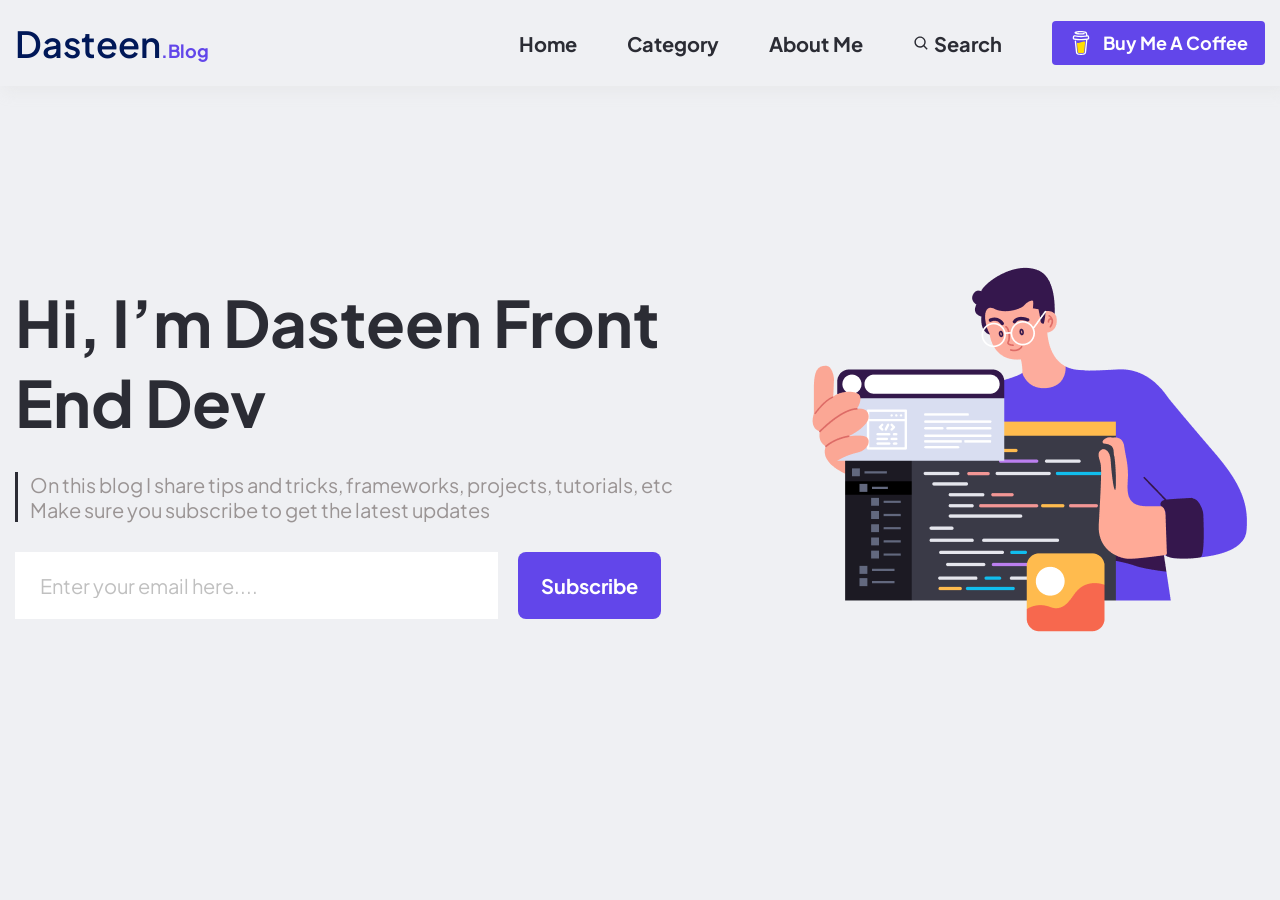
==== index.html @ 91799f29 "створила header,section" ====
<!DOCTYPE html>
<html lang="en">
<head>
    <meta charset="UTF-8">
    <title>Dasteen</title>
    <link rel="stylesheet" href="style.css">
    <link rel="stylesheet" href="reset.css">
</head>

<body>
<header>
    <div class="container">
    <div class="header-logo">
        <h2>Dasteen<span>.Blog</span></h2>
    </div>
    <div class="header-navigation">
        <nav>
            <ul>
                <li><a href="#">Home</a></li>
                <li><a href="#">Category</a></li>
                <li><a href="#">About Me</a></li>
                <li>
                    <svg xmlns="http://www.w3.org/2000/svg" width="17" height="17" viewBox="0 0 17 17" fill="none">
                        <path d="M7.08329 12.7501C8.34057 12.7498 9.56161 12.3289 10.552 11.5544L13.6658 14.6682L14.6674 13.6667L11.5536 10.5528C12.3285 9.56234 12.7497 8.34102 12.75 7.08341C12.75 3.95896 10.2077 1.41675 7.08329 1.41675C3.95883 1.41675 1.41663 3.95896 1.41663 7.08341C1.41663 10.2079 3.95883 12.7501 7.08329 12.7501ZM7.08329 2.83341C9.42717 2.83341 11.3333 4.73954 11.3333 7.08341C11.3333 9.42729 9.42717 11.3334 7.08329 11.3334C4.73942 11.3334 2.83329 9.42729 2.83329 7.08341C2.83329 4.73954 4.73942 2.83341 7.08329 2.83341Z" fill="#2B2C34"/>
                    </svg>
                    <a href="#">Search</a>
                </li>
            </ul>
        </nav>
        <button>
            <svg xmlns="http://www.w3.org/2000/svg" width="24" height="24" viewBox="0 0 24 24" fill="none">
                <path d="M20.2161 6.41496L20.0841 5.74896C19.9651 5.15096 19.6961 4.58596 19.0831 4.36996C18.8861 4.30096 18.6631 4.27196 18.5131 4.12896C18.3611 3.98596 18.3171 3.76296 18.2821 3.55696C18.2171 3.17896 18.1571 2.80096 18.0901 2.42396C18.0331 2.09896 17.9881 1.73396 17.8401 1.43696C17.6451 1.03696 17.2431 0.802961 16.8441 0.648961C16.6393 0.57239 16.4303 0.507617 16.2181 0.454961C15.2181 0.191961 14.1681 0.0949609 13.1411 0.0389609C11.9078 -0.0288453 10.6713 -0.00812547 9.44105 0.100961C8.52605 0.183961 7.56105 0.284961 6.69105 0.600961C6.37305 0.716961 6.04505 0.856961 5.80305 1.10196C5.50605 1.40396 5.41005 1.87196 5.62605 2.24796C5.78005 2.51496 6.04105 2.70396 6.31805 2.82796C6.67805 2.98996 7.05505 3.11196 7.44105 3.19396C8.51605 3.43196 9.63005 3.52496 10.7281 3.56396C11.9461 3.61396 13.1651 3.57396 14.3781 3.44596C14.6771 3.41296 14.9761 3.37296 15.2741 3.32696C15.6261 3.27296 15.8521 2.81396 15.7481 2.49296C15.6241 2.10996 15.2911 1.96196 14.9141 2.01996C14.4481 2.09396 13.9541 2.12796 13.5321 2.16596C12.3551 2.24596 11.1741 2.24796 9.99605 2.17196C9.60952 2.14638 9.22372 2.1107 8.83905 2.06496C8.75305 2.05496 8.65905 2.03996 8.58105 2.02896C8.33805 1.99296 8.09705 1.94896 7.85705 1.89896C7.74605 1.87196 7.74605 1.71396 7.85705 1.68696H7.86205C8.13905 1.62696 8.41905 1.57896 8.70005 1.53996H8.70205C8.83305 1.53096 8.96505 1.50796 9.09605 1.49196C10.234 1.37386 11.3787 1.33376 12.5221 1.37196C13.1961 1.39096 13.8691 1.43896 14.5391 1.51596L14.7671 1.54696C15.0341 1.58696 15.3001 1.63496 15.5651 1.69196C15.9571 1.77696 16.4601 1.80496 16.6351 2.23396C16.6901 2.37096 16.7151 2.52196 16.7461 2.66496L17.0651 4.14896C17.0718 4.18078 17.072 4.21365 17.0655 4.24553C17.059 4.27741 17.046 4.30761 17.0273 4.33425C17.0087 4.36089 16.9847 4.3834 16.957 4.40038C16.9292 4.41737 16.8983 4.42846 16.8661 4.43296H16.8631C16.8261 4.43896 16.7881 4.44296 16.7511 4.44796C15.1781 4.64865 13.5938 4.74719 12.0081 4.74296C10.4369 4.74134 8.86736 4.6398 7.30905 4.43896C7.16905 4.42196 7.01605 4.39696 6.89205 4.37896C6.56605 4.33096 6.24305 4.27096 5.91905 4.21796C5.52605 4.15296 5.15105 4.18596 4.79605 4.37896C4.50605 4.53896 4.26905 4.78296 4.12105 5.07996C3.96705 5.39596 3.92205 5.73996 3.85405 6.07996C3.78505 6.41996 3.67805 6.78696 3.71905 7.13596C3.80605 7.88896 4.33205 8.50096 5.08905 8.63796C8.83252 9.30602 12.6526 9.43265 16.4321 9.01396C16.5039 9.00579 16.5766 9.01384 16.6449 9.03751C16.7131 9.06118 16.7752 9.09987 16.8266 9.15073C16.8779 9.20159 16.9172 9.26333 16.9415 9.33138C16.9658 9.39944 16.9745 9.47208 16.9671 9.54396L16.8961 10.241L15.8781 20.148C15.8371 20.558 15.8311 20.98 15.7531 21.385C15.6311 22.022 15.2001 22.413 14.5711 22.556C13.9941 22.687 13.4061 22.756 12.8151 22.761C12.1591 22.765 11.5051 22.736 10.8491 22.739C10.1501 22.743 9.29305 22.679 8.75405 22.159C8.27905 21.701 8.21405 20.985 8.14905 20.366L7.41805 13.353L7.09605 10.259C7.05905 9.90796 6.81005 9.56396 6.41805 9.58096C6.08205 9.59596 5.70005 9.88096 5.74005 10.26L5.96805 12.445L6.91705 21.557C7.06405 22.901 8.09105 23.625 9.36305 23.829C10.1051 23.949 10.8661 23.973 11.6201 23.985C12.5861 24.001 13.5621 24.038 14.5121 23.863C15.9201 23.605 16.9771 22.665 17.1281 21.206C17.4681 17.874 17.8111 14.543 18.1521 11.211L18.3671 9.12396C18.3776 9.02047 18.4213 8.92315 18.4915 8.84641C18.5618 8.76968 18.6549 8.71762 18.7571 8.69796C19.1591 8.61996 19.5441 8.48596 19.8311 8.17996C20.2861 7.69196 20.3771 7.05696 20.2161 6.41496ZM18.7381 7.18696C18.5931 7.32396 18.3751 7.38796 18.1601 7.41996C15.7441 7.77896 13.2941 7.95996 10.8521 7.87996C9.10405 7.81996 7.37505 7.62596 5.64505 7.38196C5.47505 7.35796 5.29205 7.32696 5.17505 7.20196C4.95505 6.96596 5.06405 6.49196 5.12105 6.20696C5.17305 5.94696 5.27305 5.59796 5.58405 5.56096C6.06805 5.50396 6.63005 5.70896 7.11005 5.78096C7.68705 5.86896 8.26605 5.93996 8.84705 5.99296C11.3271 6.21896 13.8491 6.18296 16.3191 5.85296C16.7691 5.79296 17.2181 5.72296 17.6641 5.64296C18.0631 5.57096 18.5041 5.43696 18.7441 5.84896C18.9101 6.12996 18.9321 6.50596 18.9061 6.82296C18.8982 6.9614 18.8377 7.0916 18.7371 7.18696H18.7381Z" fill="#FFFFFE"/>
                <path d="M9.47012 11.8751C10.7391 11.8751 11.7171 11.4571 12.5791 11.0871C13.3481 10.7581 14.0131 10.4741 14.8391 10.4741C15.2901 10.4783 15.737 10.5588 16.1611 10.7121L15.2211 20.6621C15.1561 21.4421 14.5051 22.0421 13.7221 22.0421C13.7221 22.0421 12.3831 22.1071 11.9361 22.1071C11.5211 22.1071 10.2781 22.0421 10.2781 22.0421C9.49512 22.0421 8.84312 21.4421 8.77812 20.6621L7.90112 11.6581C8.41195 11.8008 8.93973 11.8738 9.47012 11.8751Z" fill="#FFDD00"/>
            </svg>
            buy Me a Coffee
        </button>
    </div>
    </div>
</header>

<section class="hero">
    <div class="container">
        <div class="hero-content">
            <h1>Hi, i’m Dasteen Front end dev</h1>
            <p>On this blog I share tips and tricks, frameworks, projects, tutorials, etc
                Make sure you subscribe to get the latest updates</p>
            <form>
                <input type="email" name="email" id="email" placeholder="Enter your email here....">
                <button class="hero-button">Subscribe</button>
            </form>
        </div>
        <div class="hero-image">
            <img src="img/learn-coding-1.png" alt="learn-coding">
        </div>
    </div>
</section>

</body>
</html>
---- style.css ----
header{
    width: 100%;
    height: 86px;
    background: #EFF0F3;
    box-shadow: 4px 6px 13px 0 rgba(215, 215, 215, 0.25);
    position: fixed;
    top: 0;
}

.container{
    width: 1250px;
    height: 100%;
    margin: 0 auto;
    display: flex;
    justify-content: space-between;
    align-items: center;
}

.header-logo h2{
    color: #001858;
    font-size: 36px;
    font-style: normal;
    font-weight: 600;
    line-height: normal;
}

.header-logo>h2>span{
    color:  #6246EA;
    font-size: 18px;
    font-style: normal;
    font-weight: 700;
    line-height: normal;
}

.header-navigation{
    display: flex;
    justify-content: center;
    align-items: center;
    gap: 50px;
}

.header-navigation nav>ul{
    display: flex;
    justify-content: center;
    align-items: center;
    gap: 50px;
    color:  #2B2C34;
    font-size: 20px;
    font-style: normal;
    font-weight: 700;
    line-height: normal;
    text-transform: capitalize;
}

.header-navigation button{
    display: flex;
    padding: 10px 17px;
    align-items: flex-start;
    gap: 10px;
    border-radius: 4px;
    background:  #6246EA;
    color: #FFFFFE;
    font-size: 18px;
    font-style: normal;
    font-weight: 700;
    line-height: normal;
    text-transform: capitalize;
}
/************************************/
.hero{
    height: 900px;
    background: #EFF0F3;
}

.hero-content{
    display: inline-flex;
    flex-direction: column;
    align-items: flex-start;
    gap: 30px;
}

.hero h1{
    color: #2B2C34;
    font-size: 64px;
    font-style: normal;
    font-weight: 700;
    line-height: normal;
    text-transform: capitalize;
}

.hero p{
    color:  #9A9494;
    font-size: 20px;
    font-style: normal;
    font-weight: 400;
    line-height: normal;
    padding-left: 12px;
    border-left: 3px solid #2B2C34;;
}

.hero form{
    display: flex;
    gap: 20px;
}

input[type=email]{
    display: flex;
    padding: 21px 200px 21px 25px;
    align-items: center;
    gap: 10px;
    font-size: 20px;
    font-style: normal;
    font-weight: 400;
    line-height: normal;
}

input[type=email]::placeholder{
    color: #C0C0C0;
}

.hero-button{
    display: flex;
    height: 67px;
    padding: 20px 23px 19px 23px;
    justify-content: center;
    align-items: center;
    gap: 10px;
    border-radius: 8px;
    background: #6246EA;
    color:  #FFFFFE;
    font-size: 20px;
    font-style: normal;
    font-weight: 700;
    line-height: normal;
    text-transform: capitalize;
}

.hero-image{
    margin-left: 116px;
}
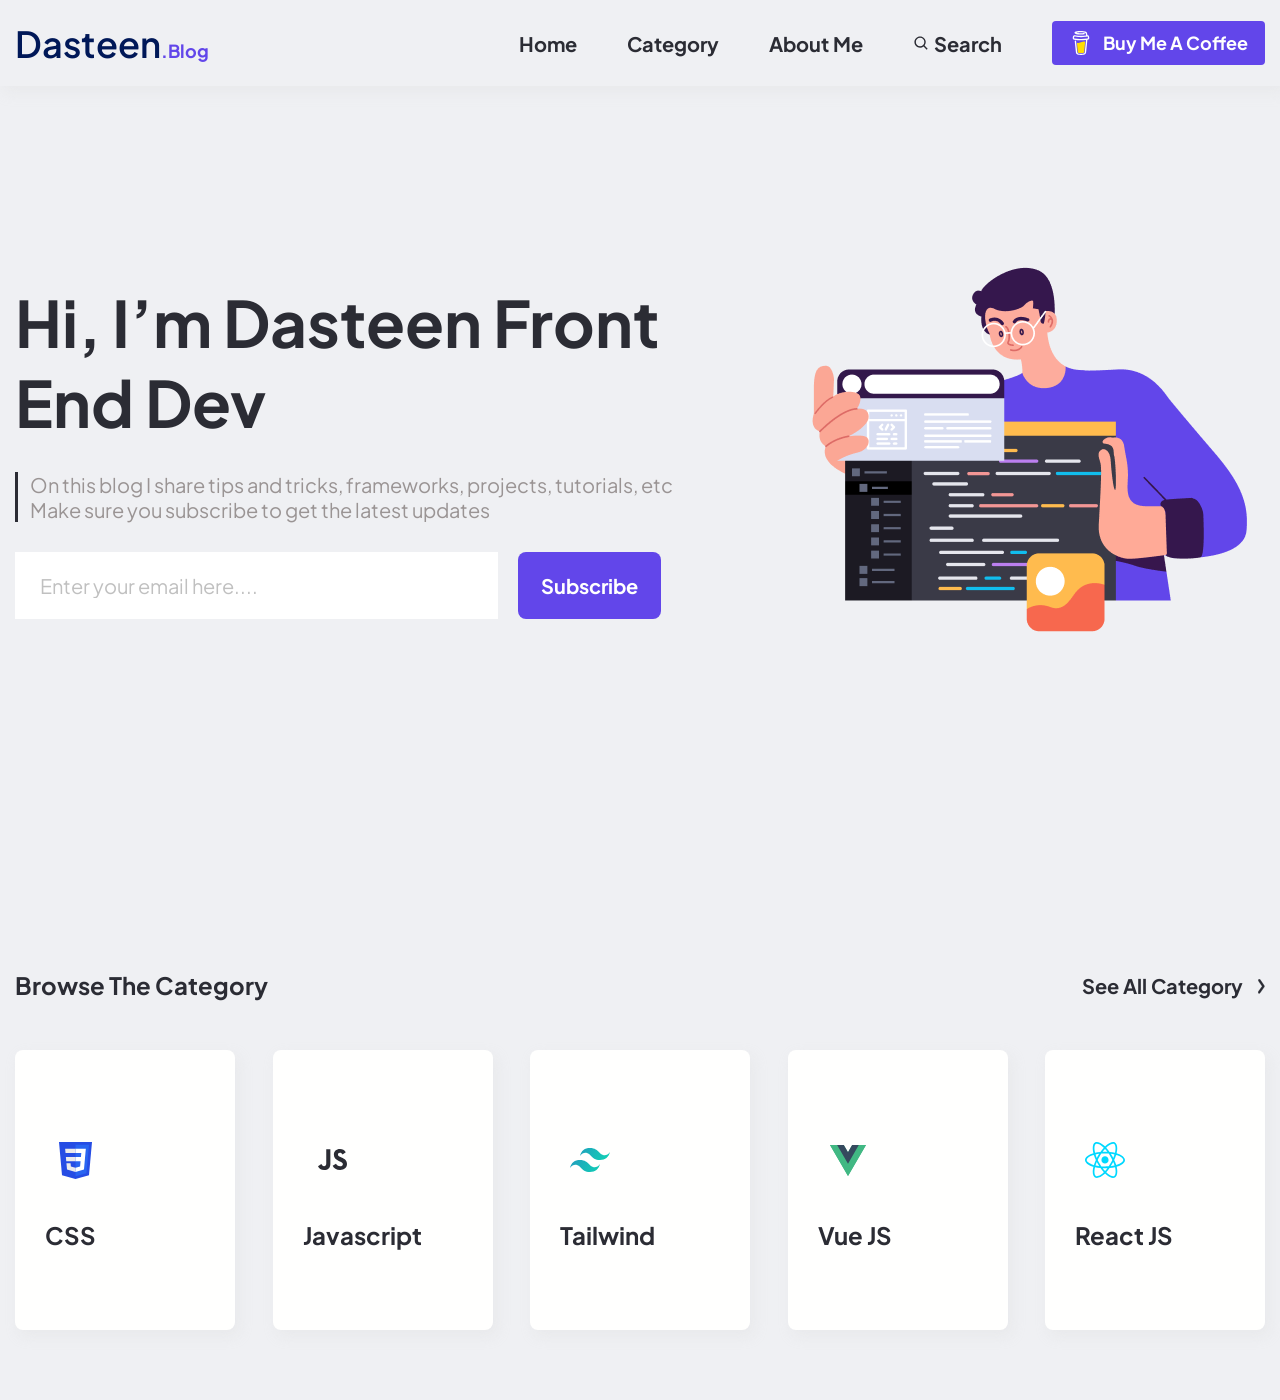
==== commit ad084c9a: "Section Browse the category" ====
--- a/index.html
+++ b/index.html
@@ -55,5 +55,85 @@
     </div>
 </section>
 
+<section class="Browse-the-category">
+    <div class="Browse-container">
+        <div class="Browse-category">
+            <h3>Browse the category</h3>
+            <div>
+                <a href="#">see all category</a>
+                <svg xmlns="http://www.w3.org/2000/svg" width="7" height="15" viewBox="0 0 7 15" fill="none">
+                    <path d="M1.42694 0.156494C1.56761 0.173496 1.70287 0.223983 1.82343 0.303955C1.94256 0.383035 2.04476 0.489022 2.12518 0.613525L6.22968 6.59888L6.28046 6.67798C6.39149 6.86777 6.45036 7.09115 6.45038 7.3186C6.45038 7.57849 6.3734 7.83303 6.22968 8.03833L6.2287 8.03931L1.97968 14.0256C1.88143 14.1648 1.75447 14.2775 1.60858 14.3518C1.46578 14.4244 1.30917 14.4567 1.15155 14.4475C0.910764 14.448 0.681764 14.3498 0.503113 14.176C0.402713 14.0783 0.320345 13.9597 0.260925 13.8274C0.201563 13.6952 0.166046 13.5508 0.15448 13.4036C0.142959 13.2563 0.156013 13.1078 0.193542 12.9661C0.231052 12.8244 0.291913 12.6915 0.374207 12.5754L0.375183 12.5745L4.12128 7.31177L0.508972 2.04028V2.03931C0.428175 1.92213 0.368065 1.78878 0.332214 1.64673C0.296233 1.50412 0.284677 1.35467 0.298035 1.20728C0.311406 1.06001 0.350176 0.91684 0.411316 0.7854C0.472519 0.653884 0.555496 0.535837 0.65741 0.439697C0.758778 0.336303 0.878471 0.256702 1.00995 0.207275C1.1437 0.15705 1.28613 0.139511 1.42694 0.156494Z" fill="#2B2C34" stroke="#2B2C34" stroke-width="0.3"/>
+                </svg>
+            </div>
+        </div>
+
+        <div class="Browse-category">
+            <div class="flex-card">
+                <div class="card">
+                    <svg xmlns="http://www.w3.org/2000/svg" width="33" height="37" viewBox="0 0 33 37" fill="none">
+                        <path d="M16.4798 37L3.00326 33.3013L0 0H33L29.9936 33.2962L16.4798 37Z" fill="#264DE4"/>
+                        <path d="M27.4198 31.1759L29.9889 2.72278H16.5V34.1688L27.4198 31.1759Z" fill="#2965F1"/>
+                        <path d="M6.88492 15.0739L7.25514 19.1581H16.5001V15.0739H6.88492ZM6.14087 6.80725L6.51639 10.8915H16.5001V6.80725H6.14087ZM16.5001 25.6812L16.482 25.6859L11.881 24.4577L11.5869 21.2003H7.43973L8.01847 27.6133L16.4811 29.9357L16.5001 29.9306V25.6812Z" fill="#EBEBEB"/>
+                        <path d="M26.0887 15.0739L26.8345 6.80725H16.4857V10.8915H22.307L21.9311 15.0739H16.4857V19.1581H21.5729L21.0933 24.4552L16.4856 25.6846V29.9338L24.9549 27.6133L25.017 26.9232L25.988 16.1706L26.0887 15.0739Z" fill="white"/>
+                    </svg>
+                </div>
+                <p>CSS</p>
+            </div>
+
+            <div class="flex-card">
+                <div class="card">
+                    <svg xmlns="http://www.w3.org/2000/svg" width="60" height="60" viewBox="0 0 60 60" fill="none">
+                        <rect width="60" height="60" rx="7.45763" fill="#FFFFFE"/>
+                        <path d="M15.0002 36.1433L18.3667 34.0646C19.0162 35.2395 19.607 36.2336 21.0243 36.2336C22.3827 36.2336 23.2394 35.6915 23.2394 33.5827V19.2413H27.3735V33.6423C27.3735 38.0109 24.8635 39.9995 21.2014 39.9995C17.8942 39.9995 15.9745 38.252 15 36.143L15.0002 36.1433ZM29.619 35.6913L32.9851 33.7029C33.8714 35.1794 35.0231 36.264 37.0605 36.264C38.7736 36.264 39.8659 35.3901 39.8659 34.1849C39.8659 32.7388 38.7437 32.2265 36.8538 31.3832L35.8204 30.9308C32.8377 29.6357 30.8592 28.0087 30.8592 24.574C30.8592 21.4104 33.2216 19 36.913 19C39.5413 19 41.4312 19.9341 42.7895 22.3745L39.5705 24.4837C38.8616 23.1882 38.0941 22.6761 36.9129 22.6761C35.702 22.6761 34.9342 23.4594 34.9342 24.4837C34.9342 25.749 35.702 26.2615 37.4738 27.0449L38.5073 27.4967C42.0215 29.0335 44 30.6 44 34.1248C44 37.9213 41.0765 40 37.149 40C33.3101 40 30.8295 38.1321 29.6188 35.6915" fill="#2B2C34"/>
+                    </svg>
+                </div>
+                <p>javascript</p>
+            </div>
+
+            <div class="flex-card">
+                <div class="card">
+                    <svg xmlns="http://www.w3.org/2000/svg" width="40" height="24" viewBox="0 0 40 24" fill="none">
+                        <path d="M20 0C14.6667 0 11.3333 2.65979 10 7.97922C12 5.31943 14.3333 4.32203 17 4.98701C18.5214 5.36634 19.6089 6.46738 20.8127 7.68592C22.7736 9.67122 25.043 11.9688 30 11.9688C35.3333 11.9688 38.6667 9.30904 40 3.98961C38 6.6494 35.6667 7.6468 33 6.98182C31.4786 6.60249 30.3911 5.50145 29.1873 4.28291C27.2264 2.29761 24.957 0 20 0ZM10 11.9688C4.66672 11.9688 1.33328 14.6286 0 19.9481C2 17.2883 4.33328 16.2909 7 16.9558C8.52141 17.3352 9.60891 18.4362 10.8127 19.6548C12.7736 21.6401 15.043 23.9377 20 23.9377C25.3333 23.9377 28.6667 21.2779 30 15.9584C28 18.6182 25.6667 19.6156 23 18.9506C21.4786 18.5713 20.3911 17.4703 19.1873 16.2517C17.2264 14.2664 14.957 11.9688 10 11.9688Z" fill="url(#paint0_linear_21586_295)"/>
+                        <defs>
+                            <linearGradient id="paint0_linear_21586_295" x1="-1.1112" y1="7.66005" x2="33.3904" y2="27.6049" gradientUnits="userSpaceOnUse">
+                                <stop stop-color="#2298BD"/>
+                                <stop offset="1" stop-color="#0ED7B5"/>
+                            </linearGradient>
+                        </defs>
+                    </svg>
+                </div>
+                <p>Tailwind</p>
+            </div>
+
+            <div class="flex-card">
+                <div class="card">
+                    <svg xmlns="http://www.w3.org/2000/svg" width="36" height="31" viewBox="0 0 36 31" fill="none">
+                        <path d="M28.8 0H36L18 30.9719L0 0H13.77L18 7.1819L22.14 0H28.8Z" fill="#41B883"/>
+                        <path d="M0 0L18 30.9719L36 0H28.8L18 18.5832L7.11 0H0Z" fill="#41B883"/>
+                        <path d="M7.11011 0L18.0001 18.6729L28.8001 0H22.1401L18.0001 7.1819L13.7701 0H7.11011Z" fill="#35495E"/>
+                    </svg>
+                </div>
+                <p>Vue JS</p>
+            </div>
+
+            <div class="flex-card">
+                <div class="card">
+                    <svg xmlns="http://www.w3.org/2000/svg" width="40" height="36" viewBox="0 0 40 36" fill="none">
+                        <g clip-path="url(#clip0_21586_360)">
+                            <path d="M32.888 11.6565C32.4623 11.5089 32.033 11.3722 31.6005 11.2465C31.6731 10.9465 31.74 10.6501 31.7994 10.3589C32.7741 5.57773 32.1369 1.72588 29.9605 0.457674C27.8737 -0.758116 24.4611 0.509621 21.0145 3.54073C20.6749 3.83999 20.3427 4.14788 20.0184 4.4641C19.8013 4.25382 19.5804 4.04763 19.3558 3.84562C15.7436 0.604674 12.123 -0.761274 9.94891 0.510568C7.86406 1.73015 7.24672 5.35115 8.12422 9.88241C8.21152 10.3312 8.31009 10.7776 8.41984 11.2214C7.90734 11.3685 7.41281 11.5251 6.93953 11.6919C2.70453 13.184 0 15.5223 0 17.9477C0 20.4527 2.90344 22.9653 7.31437 24.4888C7.67198 24.6118 8.03256 24.7258 8.39578 24.8306C8.27782 25.3085 8.17309 25.7897 8.08172 26.2735C7.24516 30.7261 7.89844 34.2615 9.97766 35.4734C12.1252 36.7248 15.7295 35.4386 19.2391 32.3384C19.5236 32.0863 19.802 31.8271 20.0737 31.561C20.4249 31.9035 20.7855 32.2359 21.155 32.558C24.5547 35.5141 27.9122 36.7078 29.9894 35.4926C32.1348 34.2375 32.8322 30.4395 31.9269 25.8187C31.8556 25.4567 31.7756 25.0965 31.687 24.7384C31.9402 24.6626 32.1886 24.5846 32.4308 24.5035C37.0164 22.9683 40 20.4862 40 17.9477C40 15.5134 37.2081 13.1594 32.888 11.6565ZM31.8934 22.8645C31.6747 22.9376 31.4503 23.0082 31.2216 23.0769C30.7153 21.4574 30.0322 19.7354 29.1961 17.956C29.9939 16.2192 30.6508 14.5191 31.1428 12.9102C31.552 13.0299 31.9491 13.156 32.3319 13.2891C36.0334 14.5769 38.2912 16.4807 38.2912 17.9477C38.2912 19.5102 35.8528 21.5387 31.8934 22.8645ZM30.2506 26.1541C30.6509 28.1973 30.708 30.0446 30.4428 31.4889C30.2047 32.7866 29.7256 33.6517 29.1331 33.9983C27.8727 34.7357 25.1769 33.7773 22.2695 31.249C21.9258 30.9496 21.5904 30.6405 21.2638 30.3222C22.3909 29.0766 23.5173 27.6285 24.6167 26.0202C26.5505 25.8468 28.3773 25.5633 30.0341 25.1763C30.1139 25.5004 30.1861 25.8265 30.2506 26.1541ZM13.6369 33.8709C12.4053 34.3103 11.4244 34.3229 10.8314 33.9775C9.56969 33.2422 9.04516 30.4034 9.76062 26.5956C9.84567 26.1456 9.94306 25.6981 10.0527 25.2536C11.6911 25.6199 13.5047 25.8833 15.443 26.0422C16.5498 27.6159 17.7087 29.0624 18.8767 30.329C18.6285 30.5717 18.3744 30.8082 18.1147 31.0383C16.5627 32.4091 15.0075 33.3817 13.6369 33.8709ZM7.86719 22.8549C5.91672 22.1812 4.30594 21.3056 3.20188 20.3502C2.20969 19.4917 1.70891 18.6393 1.70891 17.9477C1.70891 16.4758 3.88031 14.5984 7.50203 13.3225C7.94156 13.1677 8.40156 13.0217 8.87891 12.8846C9.37953 14.5299 10.0361 16.2501 10.8284 17.9897C10.0258 19.7549 9.35984 21.5027 8.85437 23.1674C8.52283 23.0714 8.19367 22.9672 7.86719 22.8549ZM9.80125 9.55067C9.04953 5.66852 9.54875 2.74004 10.8052 2.00504C12.1433 1.2222 15.1023 2.33836 18.2212 5.13688C18.4246 5.31979 18.6247 5.5064 18.8214 5.69662C17.6592 6.95773 16.5109 8.39346 15.4139 9.95789C13.5327 10.1341 11.7319 10.417 10.0763 10.7961C9.97425 10.3834 9.88255 9.96821 9.80125 9.55083V9.55067ZM27.0555 13.8561C26.6644 13.1736 26.2589 12.4996 25.8391 11.8346C27.1153 11.9977 28.3381 12.2142 29.4864 12.4788C29.1417 13.5955 28.712 14.7628 28.2063 15.9596C27.8366 15.2508 27.4529 14.5495 27.0555 13.8561ZM20.0192 6.93073C20.8073 7.79362 21.5967 8.75694 22.3731 9.8022C20.7981 9.72703 19.2205 9.72672 17.6455 9.80125C18.4227 8.76562 19.2188 7.80357 20.0192 6.93073ZM12.9378 13.868C12.5454 14.5558 12.1689 15.2527 11.8086 15.9582C11.3111 14.7656 10.8853 13.5929 10.5377 12.4605C11.6789 12.2025 12.8959 11.9916 14.1641 11.8315C13.7396 12.5005 13.3307 13.1794 12.9378 13.8678V13.868ZM14.2005 24.1867C12.8903 24.0389 11.655 23.8389 10.5141 23.5878C10.8672 22.4352 11.3023 21.2376 11.8106 20.0194C12.1723 20.7255 12.5504 21.4228 12.9445 22.1109C13.3498 22.8183 13.7695 23.5111 14.2005 24.1867ZM20.0664 29.0862C19.2564 28.2033 18.4486 27.2264 17.6597 26.1757C18.4256 26.206 19.2064 26.2215 20 26.2215C20.8153 26.2215 21.6213 26.203 22.4145 26.1674C21.6356 27.2369 20.8492 28.2153 20.0664 29.0862ZM28.2223 19.9572C28.757 21.1888 29.2077 22.3801 29.5655 23.513C28.4058 23.7805 27.1536 23.9958 25.8342 24.1558C26.257 23.4785 26.6664 22.7928 27.0622 22.099C27.4646 21.3939 27.8514 20.6798 28.2223 19.9572ZM25.582 21.2363C24.9761 22.2999 24.3361 23.3434 23.6631 24.365C22.444 24.4522 21.2222 24.4956 20 24.4949C18.7552 24.4949 17.5444 24.4558 16.3784 24.3794C15.6878 23.3601 15.0357 22.3148 14.4233 21.2458H14.4234C13.8139 20.1824 13.2446 19.096 12.7167 17.9889C13.2433 16.8816 13.8109 15.7946 14.4183 14.7304L14.4181 14.7306C15.0253 13.6661 15.6723 12.6253 16.3577 11.6104C17.5472 11.5195 18.767 11.4721 19.9998 11.4721H20C21.2384 11.4721 22.4598 11.5199 23.6491 11.6115C24.3275 12.6249 24.9704 13.6621 25.5764 14.7213C26.1858 15.7831 26.7609 16.8648 27.3008 17.9644C26.7665 19.0753 26.1932 20.1666 25.582 21.2363ZM29.107 1.95357C30.4464 2.7342 30.9673 5.88215 30.1258 10.0103C30.072 10.2737 30.0117 10.5419 29.9461 10.814C28.2864 10.4268 26.4844 10.139 24.5977 9.9601C23.4986 8.37846 22.3597 6.94052 21.2164 5.69567C21.516 5.40381 21.8228 5.11951 22.1364 4.84304C25.0895 2.24615 27.8495 1.22078 29.107 1.95357ZM20 14.3382C21.9727 14.3382 23.5719 15.9543 23.5719 17.9477C23.5719 19.9411 21.9727 21.5572 20 21.5572C18.0273 21.5572 16.4281 19.9411 16.4281 17.9477C16.4281 15.9543 18.0273 14.3382 20 14.3382Z" fill="#00D8FF"/>
+                        </g>
+                        <defs>
+                            <clipPath id="clip0_21586_360">
+                                <rect width="40" height="36" fill="white"/>
+                            </clipPath>
+                        </defs>
+                    </svg>
+                </div>
+                <p>React JS</p>
+            </div>
+        </div>
+    </div>
+</section>
+
 </body>
 </html>
--- a/style.css
+++ b/style.css
@@ -139,3 +139,76 @@
 .hero-image{
     margin-left: 116px;
 }
+
+/***********************************************/
+
+.Browse-the-category {
+    height: 500px;
+    background: #EFF0F3;
+    display: flex;
+    justify-content: center;
+    align-items: center;
+}
+.Browse-container{
+    width: 1250px;
+    margin: 0 auto;
+    display: flex;
+    flex-direction: column;
+    gap: 50px;
+}
+.Browse-category{
+    width: 100%;
+    display: flex;
+    align-items: center;
+    justify-content: space-between;
+}
+.Browse-category h3{
+    color:  #2B2C34;
+    font-size: 24px;
+    font-style: normal;
+    font-weight: 700;
+    line-height: normal;
+    text-transform: capitalize;
+}
+.Browse-category>div>a{
+    color:  #2B2C34;
+    font-size: 20px;
+    font-style: normal;
+    font-weight: 700;
+    line-height: normal;
+    text-transform: capitalize;
+    padding-right: 12px;
+}
+.flex-card{
+    width: 220px;
+    height: 280px;
+    border-radius: 8px;
+    /* For White Background */
+    box-shadow: 4px 6px 13px 0 rgba(215, 215, 215, 0.25);
+    background:  #FFFFFE;
+    display: flex;
+    flex-direction: column;
+    align-items: flex-start;
+    justify-content: center;
+    gap: 30px;
+    padding-left: 30px;
+    color: #2B2C34;
+    font-size: 24px;
+    font-style: normal;
+    font-weight: 700;
+    line-height: normal;
+    text-transform: capitalize;
+}
+.card{
+    width: 60px;
+    height: 60px;
+    border-radius: 7.458px;
+    background:  #FFFFFE;
+    display: flex;
+    justify-content: center;
+    align-items: center;
+}
+.flex-card:hover{
+    background:  #6246EA;
+    color:  #FFFFFE;
+}
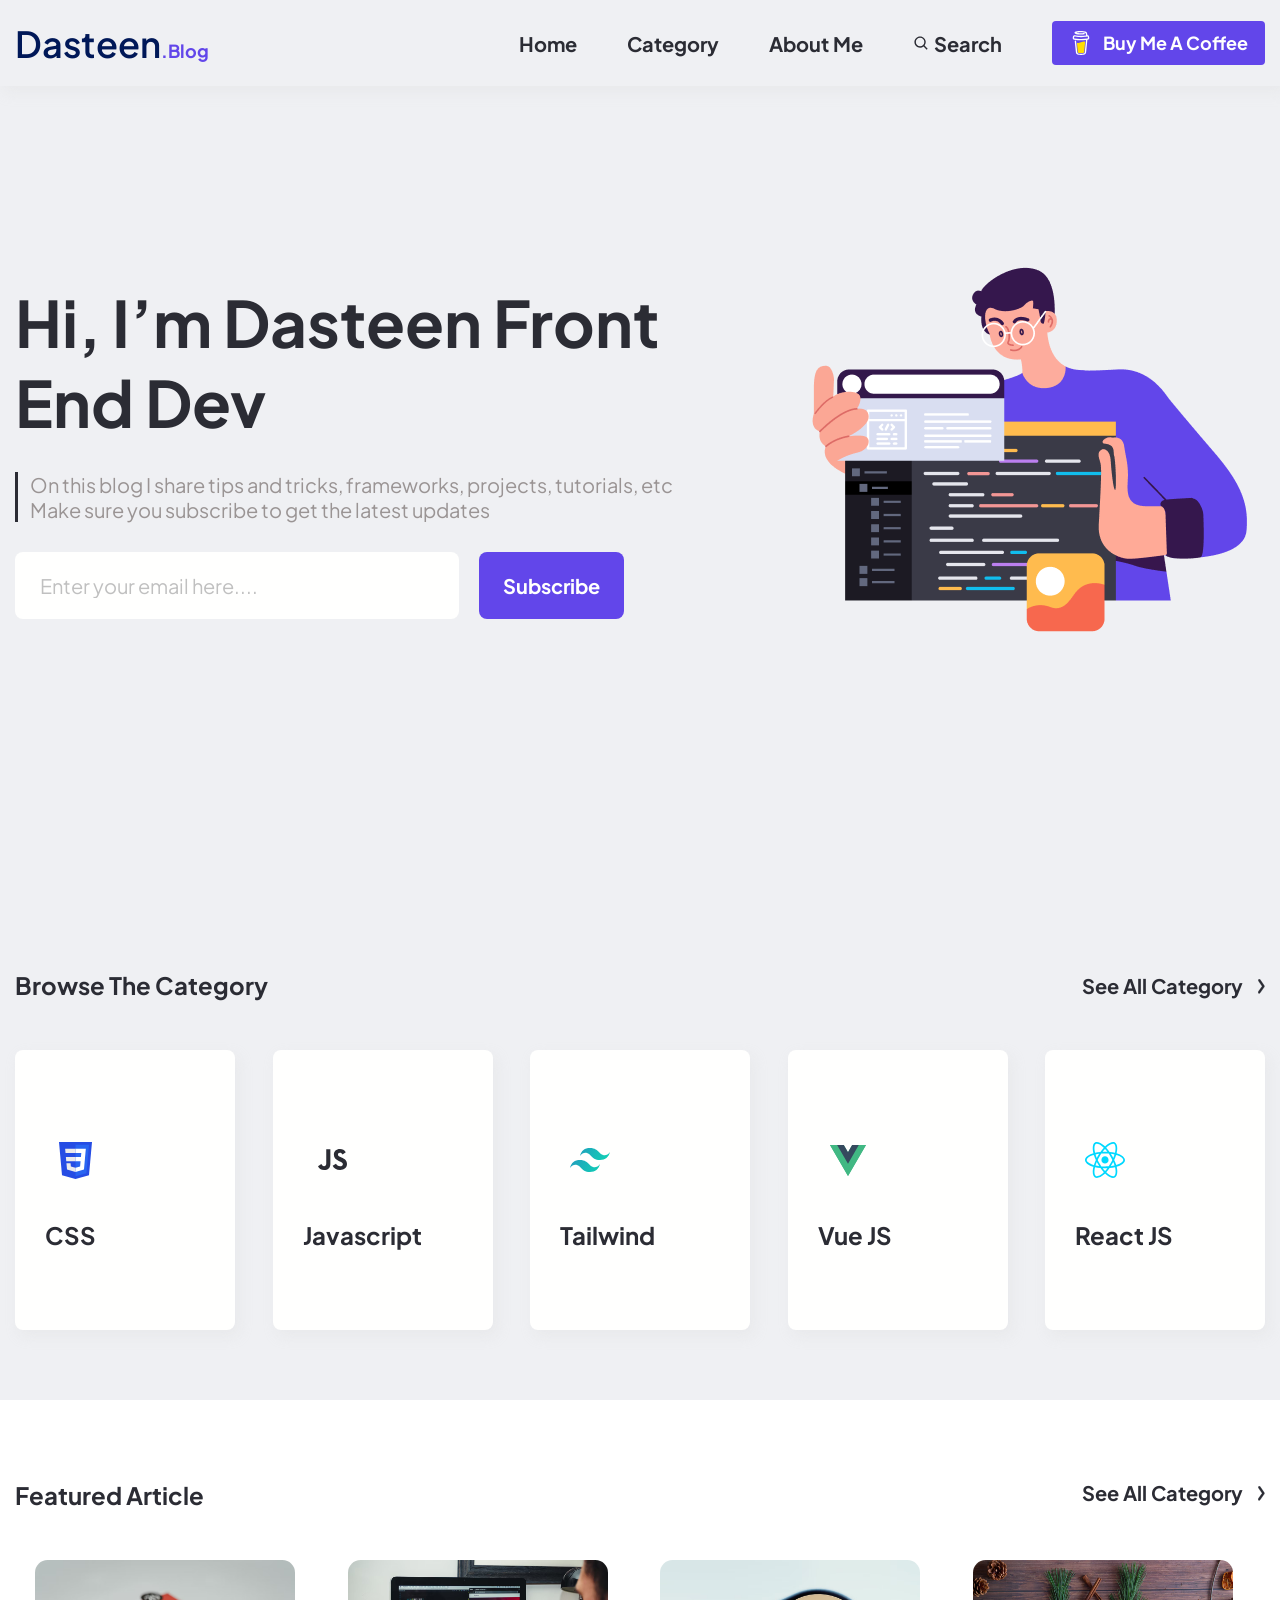
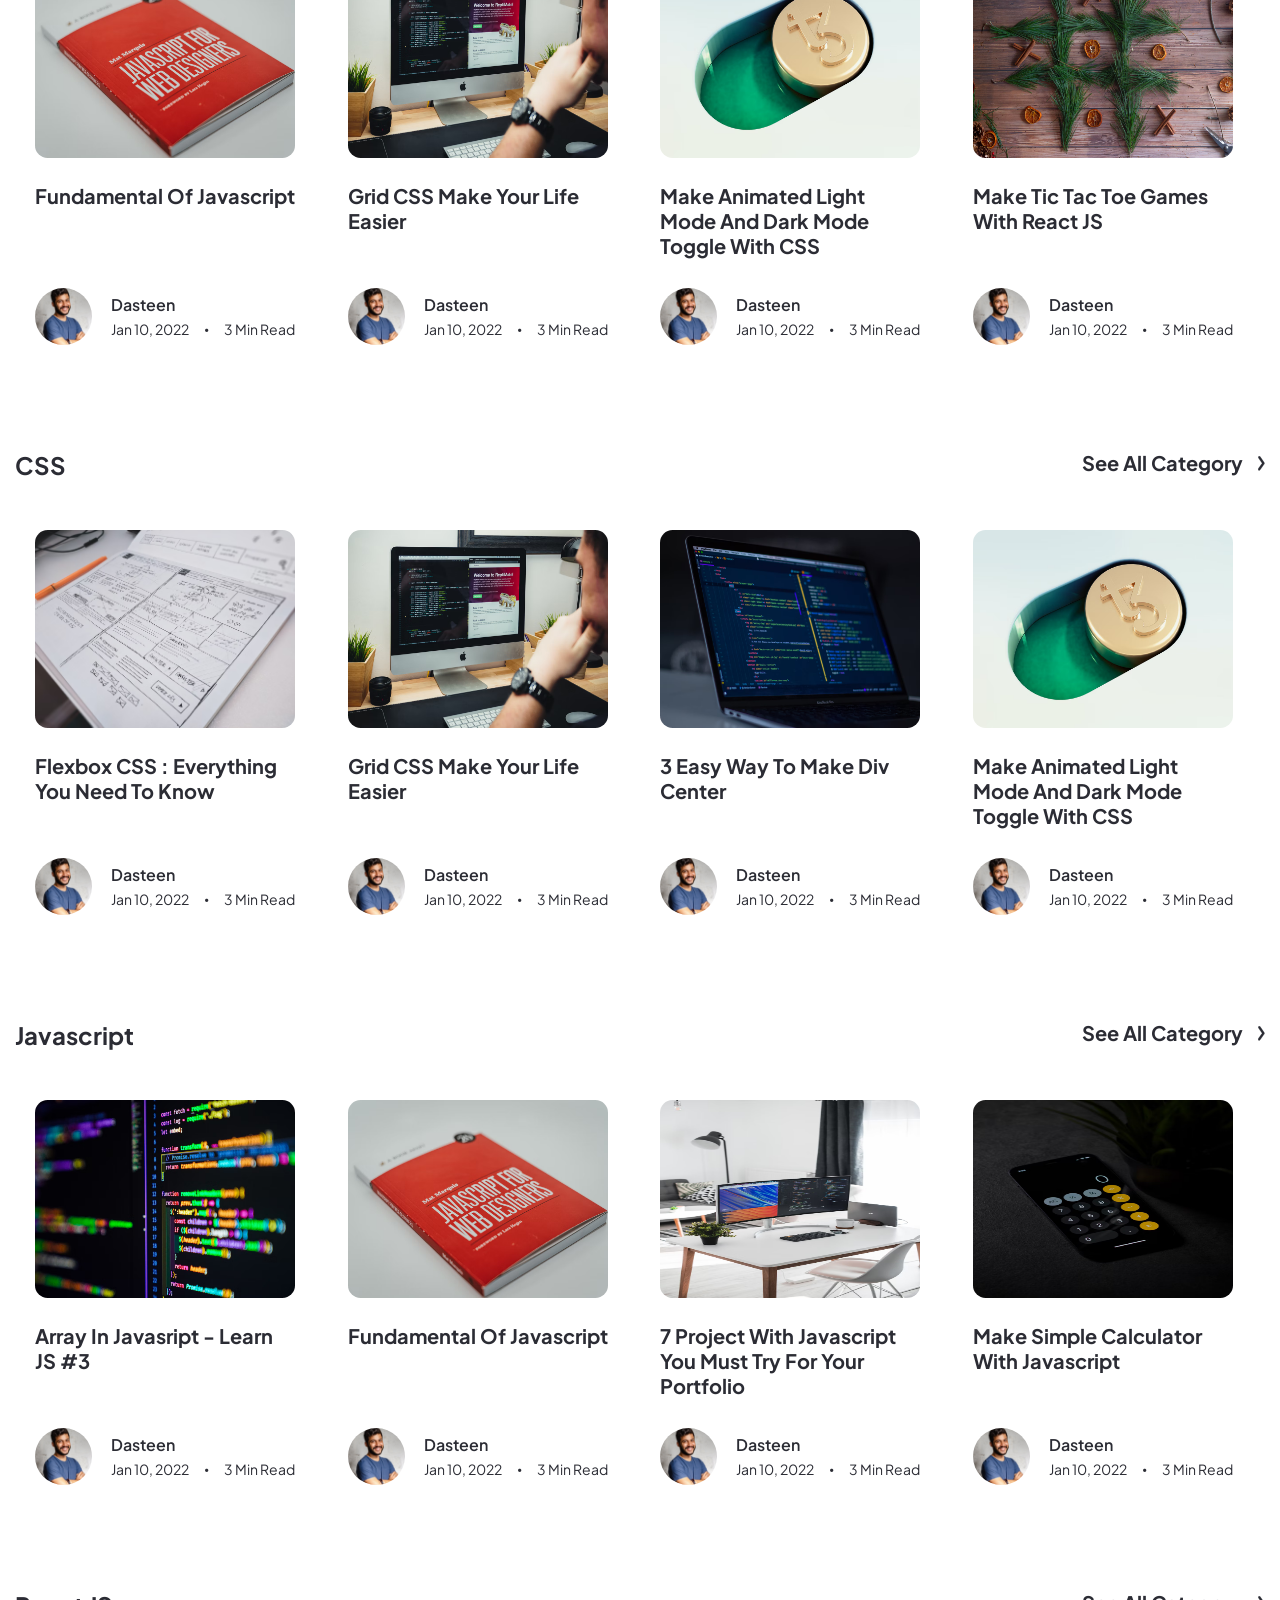
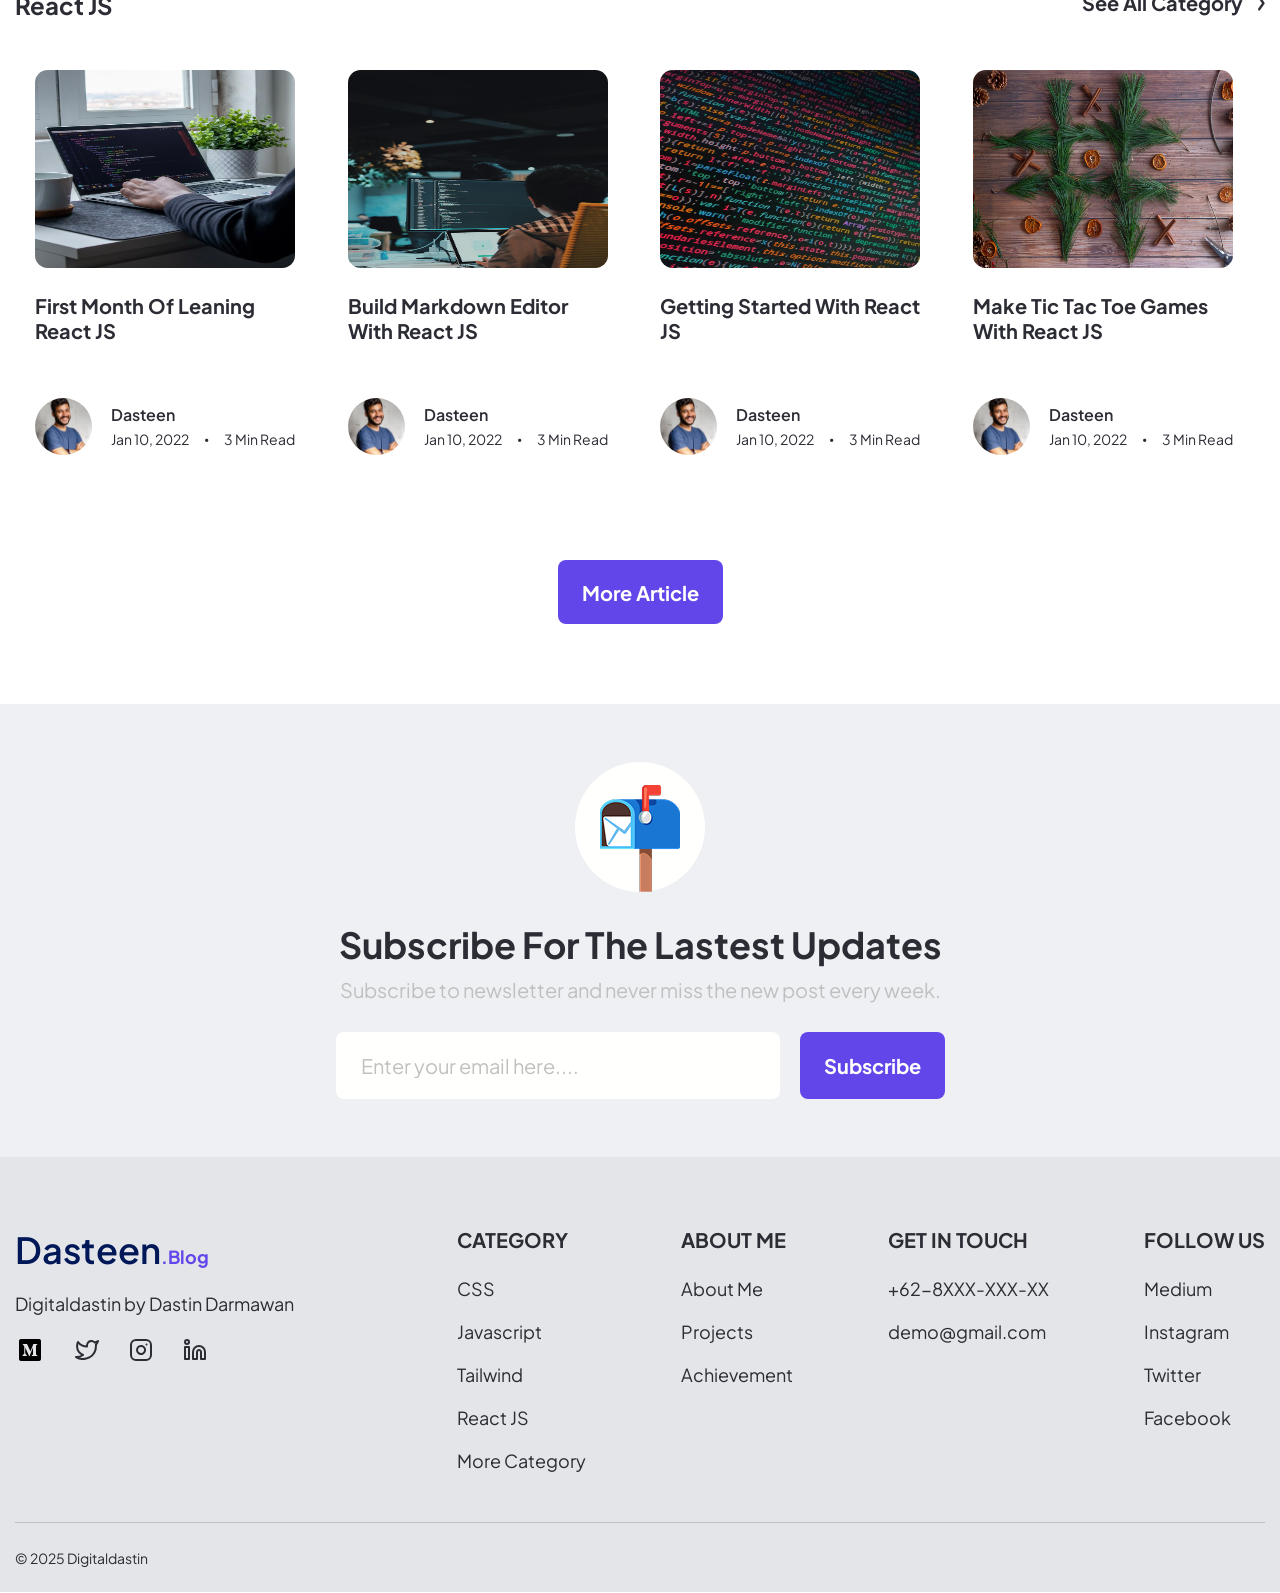
==== commit f0c9b5c4: "Update project structure" ====
--- a/index.html
+++ b/index.html
@@ -2,9 +2,13 @@
 <html lang="en">
 <head>
     <meta charset="UTF-8">
-    <title>Dasteen</title>
+    <title>Dasteen-Blog</title>
     <link rel="stylesheet" href="style.css">
     <link rel="stylesheet" href="reset.css">
+    <link rel="apple-touch-icon" sizes="180x180" href="../img/favicon_io/apple-touch-icon.png">
+    <link rel="icon" type="image/png" sizes="32x32" href="../img/favicon_io/favicon-32x32.png">
+    <link rel="icon" type="image/png" sizes="16x16" href="../img/favicon_io/favicon-16x16.png">
+    <link rel="manifest" href="../img/favicon_io/site.webmanifest">
 </head>
 
 <body>
@@ -44,13 +48,13 @@
             <h1>Hi, i’m Dasteen Front end dev</h1>
             <p>On this blog I share tips and tricks, frameworks, projects, tutorials, etc
                 Make sure you subscribe to get the latest updates</p>
-            <form>
-                <input type="email" name="email" id="email" placeholder="Enter your email here....">
-                <button class="hero-button">Subscribe</button>
+            <form class="button-form">
+                <input type="email" name="email" placeholder="Enter your email here....">
+                <button type="submit" class="registration-button">Subscribe</button>
             </form>
         </div>
         <div class="hero-image">
-            <img src="img/learn-coding-1.png" alt="learn-coding">
+            <img src="../img/learn-coding-1.png" alt="learn-coding">
         </div>
     </div>
 </section>
@@ -135,5 +139,491 @@
     </div>
 </section>
 
+<section class="article-post">
+    <div class="article-container">
+       <div class="article-categories">
+           <div class="category">
+               <h3>Featured Article</h3>
+               <div>
+                   <a href="#">see all category</a>
+                   <svg xmlns="http://www.w3.org/2000/svg" width="7" height="15" viewBox="0 0 7 15" fill="none">
+                       <path d="M1.42694 0.156494C1.56761 0.173496 1.70287 0.223983 1.82343 0.303955C1.94256 0.383035 2.04476 0.489022 2.12518 0.613525L6.22968 6.59888L6.28046 6.67798C6.39149 6.86777 6.45036 7.09115 6.45038 7.3186C6.45038 7.57849 6.3734 7.83303 6.22968 8.03833L6.2287 8.03931L1.97968 14.0256C1.88143 14.1648 1.75447 14.2775 1.60858 14.3518C1.46578 14.4244 1.30917 14.4567 1.15155 14.4475C0.910764 14.448 0.681764 14.3498 0.503113 14.176C0.402713 14.0783 0.320345 13.9597 0.260925 13.8274C0.201563 13.6952 0.166046 13.5508 0.15448 13.4036C0.142959 13.2563 0.156013 13.1078 0.193542 12.9661C0.231052 12.8244 0.291913 12.6915 0.374207 12.5754L0.375183 12.5745L4.12128 7.31177L0.508972 2.04028V2.03931C0.428175 1.92213 0.368065 1.78878 0.332214 1.64673C0.296233 1.50412 0.284677 1.35467 0.298035 1.20728C0.311406 1.06001 0.350176 0.91684 0.411316 0.7854C0.472519 0.653884 0.555496 0.535837 0.65741 0.439697C0.758778 0.336303 0.878471 0.256702 1.00995 0.207275C1.1437 0.15705 1.28613 0.139511 1.42694 0.156494Z" fill="#2B2C34" stroke="#2B2C34" stroke-width="0.3"/>
+                   </svg>
+               </div>
+           </div>
+           <div class="card-post">
+               <div class="article-post-card">
+                   <div class="article-card">
+                       <div class="img-article">
+                           <img class="img-card" src="../img/article-1.png" alt="JavaScript book">
+                           <h4>Fundamental of javascript</h4>
+                       </div>
+                       <div class="author-post">
+                           <img src="../img/Ellipse.svg" alt="Justin's photo">
+                           <div class="author">
+                               <h5>Dasteen</h5>
+                               <div class="author-meta">
+                                   <span>Jan 10, 2022</span>
+                                   <span> &#8226; </span>
+                                   <span> 3 min read</span>
+                               </div>
+                           </div>
+                       </div>
+                   </div>
+               </div>
+
+               <div class="article-post-card">
+                   <div class="article-card">
+                       <div class="img-article">
+                       <img class="img-card" src="../img/article-2.png" alt="JavaScript book">
+                       <h4>Grid CSS make your life easier</h4>
+                       </div>
+                       <div class="author-post">
+                           <img src="../img/Ellipse.svg" alt="Justin's photo">
+                           <div class="author">
+                               <h5>Dasteen</h5>
+                               <div class="author-meta">
+                                   <span>Jan 10, 2022</span>
+                                   <span> &#8226; </span>
+                                   <span> 3 min read</span>
+                               </div>
+                           </div>
+                       </div>
+                   </div>
+               </div>
+
+               <div class="article-post-card">
+                   <div class="article-card">
+                       <div class="img-article">
+                       <img class="img-card" src="../img/article-3.png" alt="JavaScript book">
+                       <h4>Make animated light mode and dark mode toggle with CSS</h4>
+                       </div>
+                       <div class="author-post">
+                           <img src="../img/Ellipse.svg" alt="Justin's photo">
+                           <div class="author">
+                               <h5>Dasteen</h5>
+                               <div class="author-meta">
+                                   <span>Jan 10, 2022</span>
+                                   <span> &#8226; </span>
+                                   <span> 3 min read</span>
+                               </div>
+                           </div>
+                       </div>
+                   </div>
+               </div>
+
+               <div class="article-post-card">
+                   <div class="article-card">
+                       <div class="img-article">
+                           <img class="img-card" src="../img/article-4.png" alt="JavaScript book">
+                           <h4>Make tic tac toe games with react JS</h4>
+                       </div>
+                       <div class="author-post">
+                           <img src="../img/Ellipse.svg" alt="Justin's photo">
+                           <div class="author">
+                               <h5>Dasteen</h5>
+                               <div class="author-meta">
+                                   <span>Jan 10, 2022</span>
+                                   <span> &#8226; </span>
+                                   <span> 3 min read</span>
+                               </div>
+                           </div>
+                       </div>
+                   </div>
+               </div>
+           </div>
+       </div>
+
+        <div class="article-categories">
+            <div class="category">
+                <h3>CSS</h3>
+                <div>
+                    <a href="#">see all category</a>
+                    <svg xmlns="http://www.w3.org/2000/svg" width="7" height="15" viewBox="0 0 7 15" fill="none">
+                        <path d="M1.42694 0.156494C1.56761 0.173496 1.70287 0.223983 1.82343 0.303955C1.94256 0.383035 2.04476 0.489022 2.12518 0.613525L6.22968 6.59888L6.28046 6.67798C6.39149 6.86777 6.45036 7.09115 6.45038 7.3186C6.45038 7.57849 6.3734 7.83303 6.22968 8.03833L6.2287 8.03931L1.97968 14.0256C1.88143 14.1648 1.75447 14.2775 1.60858 14.3518C1.46578 14.4244 1.30917 14.4567 1.15155 14.4475C0.910764 14.448 0.681764 14.3498 0.503113 14.176C0.402713 14.0783 0.320345 13.9597 0.260925 13.8274C0.201563 13.6952 0.166046 13.5508 0.15448 13.4036C0.142959 13.2563 0.156013 13.1078 0.193542 12.9661C0.231052 12.8244 0.291913 12.6915 0.374207 12.5754L0.375183 12.5745L4.12128 7.31177L0.508972 2.04028V2.03931C0.428175 1.92213 0.368065 1.78878 0.332214 1.64673C0.296233 1.50412 0.284677 1.35467 0.298035 1.20728C0.311406 1.06001 0.350176 0.91684 0.411316 0.7854C0.472519 0.653884 0.555496 0.535837 0.65741 0.439697C0.758778 0.336303 0.878471 0.256702 1.00995 0.207275C1.1437 0.15705 1.28613 0.139511 1.42694 0.156494Z" fill="#2B2C34" stroke="#2B2C34" stroke-width="0.3"/>
+                    </svg>
+                </div>
+            </div>
+            <div class="card-post">
+                <div class="article-post-card">
+                    <div class="article-card">
+                        <div class="img-article">
+                            <img class="img-card" src="../img/article-5.png" alt="JavaScript book">
+                            <h4>Flexbox CSS : Everything you need to know</h4>
+                        </div>
+                        <div class="author-post">
+                            <img src="../img/Ellipse.svg" alt="Justin's photo">
+                            <div class="author">
+                                <h5>Dasteen</h5>
+                                <div class="author-meta">
+                                    <span>Jan 10, 2022</span>
+                                    <span> &#8226; </span>
+                                    <span> 3 min read</span>
+                                </div>
+                            </div>
+                        </div>
+                    </div>
+                </div>
+                <div class="article-post-card">
+                    <div class="article-card">
+                        <div class="img-article">
+                            <img class="img-card" src="../img/article-2.png" alt="JavaScript book">
+                            <h4>Grid CSS make your life easier</h4>
+                        </div>
+                        <div class="author-post">
+                            <img src="../img/Ellipse.svg" alt="Justin's photo">
+                            <div class="author">
+                                <h5>Dasteen</h5>
+                                <div class="author-meta">
+                                    <span>Jan 10, 2022</span>
+                                    <span> &#8226; </span>
+                                    <span> 3 min read</span>
+                                </div>
+                            </div>
+                        </div>
+                    </div>
+                </div>
+                <div class="article-post-card">
+                    <div class="article-card">
+                        <div class="img-article">
+                            <img class="img-card" src="../img/article-6.png" alt="JavaScript book">
+                            <h4>3 easy way to make div center</h4>
+                        </div>
+                        <div class="author-post">
+                            <img src="../img/Ellipse.svg" alt="Justin's photo">
+                            <div class="author">
+                                <h5>Dasteen</h5>
+                                <div class="author-meta">
+                                    <span>Jan 10, 2022</span>
+                                    <span> &#8226; </span>
+                                    <span> 3 min read</span>
+                                </div>
+                            </div>
+                        </div>
+                    </div>
+                </div>
+                <div class="article-post-card">
+                    <div class="article-card">
+                        <div class="img-article">
+                            <img class="img-card" src="../img/article-3.png" alt="JavaScript book">
+                            <h4>Make animated light mode and dark mode toggle with CSS</h4>
+                        </div>
+                        <div class="author-post">
+                            <img src="../img/Ellipse.svg" alt="Justin's photo">
+                            <div class="author">
+                                <h5>Dasteen</h5>
+                                <div class="author-meta">
+                                    <span>Jan 10, 2022</span>
+                                    <span> &#8226; </span>
+                                    <span> 3 min read</span>
+                                </div>
+                            </div>
+                        </div>
+                    </div>
+                </div>
+            </div>
+        </div>
+
+        <div class="article-categories">
+            <div class="category">
+                <h3>javascript</h3>
+                <div>
+                    <a href="#">see all category</a>
+                    <svg xmlns="http://www.w3.org/2000/svg" width="7" height="15" viewBox="0 0 7 15" fill="none">
+                        <path d="M1.42694 0.156494C1.56761 0.173496 1.70287 0.223983 1.82343 0.303955C1.94256 0.383035 2.04476 0.489022 2.12518 0.613525L6.22968 6.59888L6.28046 6.67798C6.39149 6.86777 6.45036 7.09115 6.45038 7.3186C6.45038 7.57849 6.3734 7.83303 6.22968 8.03833L6.2287 8.03931L1.97968 14.0256C1.88143 14.1648 1.75447 14.2775 1.60858 14.3518C1.46578 14.4244 1.30917 14.4567 1.15155 14.4475C0.910764 14.448 0.681764 14.3498 0.503113 14.176C0.402713 14.0783 0.320345 13.9597 0.260925 13.8274C0.201563 13.6952 0.166046 13.5508 0.15448 13.4036C0.142959 13.2563 0.156013 13.1078 0.193542 12.9661C0.231052 12.8244 0.291913 12.6915 0.374207 12.5754L0.375183 12.5745L4.12128 7.31177L0.508972 2.04028V2.03931C0.428175 1.92213 0.368065 1.78878 0.332214 1.64673C0.296233 1.50412 0.284677 1.35467 0.298035 1.20728C0.311406 1.06001 0.350176 0.91684 0.411316 0.7854C0.472519 0.653884 0.555496 0.535837 0.65741 0.439697C0.758778 0.336303 0.878471 0.256702 1.00995 0.207275C1.1437 0.15705 1.28613 0.139511 1.42694 0.156494Z" fill="#2B2C34" stroke="#2B2C34" stroke-width="0.3"/>
+                    </svg>
+                </div>
+            </div>
+            <div class="card-post">
+                <div class="article-post-card">
+                    <div class="article-card">
+                        <div class="img-article">
+                            <img class="img-card" src="../img/article-7.png" alt="JavaScript book">
+                            <h4>array in javasript - Learn JS #3</h4>
+                        </div>
+                        <div class="author-post">
+                            <img src="../img/Ellipse.svg" alt="Justin's photo">
+                            <div class="author">
+                                <h5>Dasteen</h5>
+                                <div class="author-meta">
+                                    <span>Jan 10, 2022</span>
+                                    <span> &#8226; </span>
+                                    <span> 3 min read</span>
+                                </div>
+                            </div>
+                        </div>
+                    </div>
+                </div>
+
+                <div class="article-post-card">
+                    <div class="article-card">
+                        <div class="img-article">
+                            <img class="img-card" src="../img/article-1.png" alt="JavaScript book">
+                            <h4>Fundamental of javascript</h4>
+                        </div>
+                        <div class="author-post">
+                            <img src="../img/Ellipse.svg" alt="Justin's photo">
+                            <div class="author">
+                                <h5>Dasteen</h5>
+                                <div class="author-meta">
+                                    <span>Jan 10, 2022</span>
+                                    <span> &#8226; </span>
+                                    <span> 3 min read</span>
+                                </div>
+                            </div>
+                        </div>
+                    </div>
+                </div>
+
+                <div class="article-post-card">
+                    <div class="article-card">
+                        <div class="img-article">
+                            <img class="img-card" src="../img/article-8.png" alt="JavaScript book">
+                            <h4>7 project with javascript you must try for your portfolio</h4>
+                        </div>
+                        <div class="author-post">
+                            <img src="../img/Ellipse.svg" alt="Justin's photo">
+                            <div class="author">
+                                <h5>Dasteen</h5>
+                                <div class="author-meta">
+                                    <span>Jan 10, 2022</span>
+                                    <span> &#8226; </span>
+                                    <span> 3 min read</span>
+                                </div>
+                            </div>
+                        </div>
+                    </div>
+                </div>
+
+                <div class="article-post-card">
+                    <div class="article-card">
+                        <div class="img-article">
+                            <img class="img-card" src="../img/article-9.png" alt="JavaScript book">
+                            <h4>make simple calculator with javascript</h4>
+                        </div>
+                        <div class="author-post">
+                            <img src="../img/Ellipse.svg" alt="Justin's photo">
+                            <div class="author">
+                                <h5>Dasteen</h5>
+                                <div class="author-meta">
+                                    <span>Jan 10, 2022</span>
+                                    <span> &#8226; </span>
+                                    <span> 3 min read</span>
+                                </div>
+                            </div>
+                        </div>
+                    </div>
+                </div>
+            </div>
+        </div>
+
+        <div class="article-categories">
+            <div class="category">
+                <h3>React JS</h3>
+                <div>
+                    <a href="#">see all category</a>
+                    <svg xmlns="http://www.w3.org/2000/svg" width="7" height="15" viewBox="0 0 7 15" fill="none">
+                        <path d="M1.42694 0.156494C1.56761 0.173496 1.70287 0.223983 1.82343 0.303955C1.94256 0.383035 2.04476 0.489022 2.12518 0.613525L6.22968 6.59888L6.28046 6.67798C6.39149 6.86777 6.45036 7.09115 6.45038 7.3186C6.45038 7.57849 6.3734 7.83303 6.22968 8.03833L6.2287 8.03931L1.97968 14.0256C1.88143 14.1648 1.75447 14.2775 1.60858 14.3518C1.46578 14.4244 1.30917 14.4567 1.15155 14.4475C0.910764 14.448 0.681764 14.3498 0.503113 14.176C0.402713 14.0783 0.320345 13.9597 0.260925 13.8274C0.201563 13.6952 0.166046 13.5508 0.15448 13.4036C0.142959 13.2563 0.156013 13.1078 0.193542 12.9661C0.231052 12.8244 0.291913 12.6915 0.374207 12.5754L0.375183 12.5745L4.12128 7.31177L0.508972 2.04028V2.03931C0.428175 1.92213 0.368065 1.78878 0.332214 1.64673C0.296233 1.50412 0.284677 1.35467 0.298035 1.20728C0.311406 1.06001 0.350176 0.91684 0.411316 0.7854C0.472519 0.653884 0.555496 0.535837 0.65741 0.439697C0.758778 0.336303 0.878471 0.256702 1.00995 0.207275C1.1437 0.15705 1.28613 0.139511 1.42694 0.156494Z" fill="#2B2C34" stroke="#2B2C34" stroke-width="0.3"/>
+                    </svg>
+                </div>
+            </div>
+            <div class="card-post">
+                <div class="article-post-card">
+                    <div class="article-card">
+                        <div class="img-article">
+                            <img class="img-card" src="../img/article-10.png" alt="JavaScript book">
+                            <h4>first month of leaning react jS</h4>
+                        </div>
+                        <div class="author-post">
+                            <img src="../img/Ellipse.svg" alt="Justin's photo">
+                            <div class="author">
+                                <h5>Dasteen</h5>
+                                <div class="author-meta">
+                                    <span>Jan 10, 2022</span>
+                                    <span> &#8226; </span>
+                                    <span> 3 min read</span>
+                                </div>
+                            </div>
+                        </div>
+                    </div>
+                </div>
+
+                <div class="article-post-card">
+                    <div class="article-card">
+                        <div class="img-article">
+                            <img class="img-card" src="../img/article-11.png" alt="JavaScript book">
+                            <h4>build markdown editor with react JS</h4>
+                        </div>
+                        <div class="author-post">
+                            <img src="../img/Ellipse.svg" alt="Justin's photo">
+                            <div class="author">
+                                <h5>Dasteen</h5>
+                                <div class="author-meta">
+                                    <span>Jan 10, 2022</span>
+                                    <span> &#8226; </span>
+                                    <span> 3 min read</span>
+                                </div>
+                            </div>
+                        </div>
+                    </div>
+                </div>
+
+                <div class="article-post-card">
+                    <div class="article-card">
+                        <div class="img-article">
+                            <img class="img-card" src="../img/article-12.png" alt="JavaScript book">
+                            <h4>getting started with react JS</h4>
+                        </div>
+                        <div class="author-post">
+                            <img src="../img/Ellipse.svg" alt="Justin's photo">
+                            <div class="author">
+                                <h5>Dasteen</h5>
+                                <div class="author-meta">
+                                    <span>Jan 10, 2022</span>
+                                    <span> &#8226; </span>
+                                    <span> 3 min read</span>
+                                </div>
+                            </div>
+                        </div>
+                    </div>
+                </div>
+
+                <div class="article-post-card">
+                    <div class="article-card">
+                        <div class="img-article">
+                            <img class="img-card" src="../img/article-4.png" alt="JavaScript book">
+                            <h4>Make tic tac toe games with react JS</h4>
+                        </div>
+                        <div class="author-post">
+                            <img src="../img/Ellipse.svg" alt="Justin's photo">
+                            <div class="author">
+                                <h5>Dasteen</h5>
+                                <div class="author-meta">
+                                    <span>Jan 10, 2022</span>
+                                    <span> &#8226; </span>
+                                    <span> 3 min read</span>
+                                </div>
+                            </div>
+                        </div>
+                    </div>
+                </div>
+            </div>
+        </div>
+
+        <button class="article-button">More Article</button>
+    </div>
+</section>
+
+<section class="subscribe-section">
+        <div class="subscribe">
+            <div class="image-subscribe">
+                <img src="../img/image-subscribe.png" alt="">
+            </div>
+           <div class="subscribe-text">
+               <h2>Subscribe For the lastest updates</h2>
+               <p>Subscribe to newsletter and never miss the new post every week.</p>
+           </div>
+            <form class="button-form">
+                <input type="email" name="email"  placeholder="Enter your email here....">
+                <button type="submit" class="registration-button">Subscribe</button>
+            </form>
+        </div>
+</section>
+
+<footer>
+    <div class="container-footer">
+        <div class="footer-content">
+            <div class="about-website">
+                <div class="header-logo">
+                    <h2>Dasteen<span>.Blog</span></h2>
+                </div>
+                <p>Digitaldastin by Dastin Darmawan</p>
+                <div class="social-links">
+                    <img src="../img/Medium-monogram.png" alt="Medium-monogram">
+                    <svg xmlns="http://www.w3.org/2000/svg" width="24" height="20" viewBox="0 0 24 20" fill="none">
+                        <path d="M23 1.01006C22.0424 1.68553 20.9821 2.20217 19.86 2.54006C19.2577 1.84757 18.4573 1.35675 17.567 1.13398C16.6767 0.911216 15.7395 0.967251 14.8821 1.29451C14.0247 1.62177 13.2884 2.20446 12.773 2.96377C12.2575 3.72309 11.9877 4.62239 12 5.54006V6.54006C10.2426 6.58562 8.50127 6.19587 6.93101 5.4055C5.36074 4.61513 4.01032 3.44869 3 2.01006C3 2.01006 -1 11.0101 8 15.0101C5.94053 16.408 3.48716 17.109 1 17.0101C10 22.0101 21 17.0101 21 5.51006C20.9991 5.23151 20.9723 4.95365 20.92 4.68006C21.9406 3.67355 22.6608 2.40277 23 1.01006V1.01006Z" stroke="#2B2C34" stroke-width="2" stroke-linecap="round" stroke-linejoin="round"/>
+                    </svg>
+                    <svg xmlns="http://www.w3.org/2000/svg" width="24" height="24" viewBox="0 0 24 24" fill="none">
+                        <path d="M17 2H7C4.23858 2 2 4.23858 2 7V17C2 19.7614 4.23858 22 7 22H17C19.7614 22 22 19.7614 22 17V7C22 4.23858 19.7614 2 17 2Z" stroke="#2B2C34" stroke-width="2" stroke-linecap="round" stroke-linejoin="round"/>
+                        <path d="M16 11.3701C16.1234 12.2023 15.9812 13.0523 15.5937 13.7991C15.2062 14.5459 14.5931 15.1515 13.8416 15.5297C13.0901 15.908 12.2384 16.0397 11.4077 15.906C10.5771 15.7723 9.80971 15.3801 9.21479 14.7852C8.61987 14.1903 8.22768 13.4229 8.09402 12.5923C7.96035 11.7616 8.09202 10.91 8.47028 10.1584C8.84854 9.40691 9.45414 8.7938 10.2009 8.4063C10.9477 8.0188 11.7977 7.87665 12.63 8.00006C13.4789 8.12594 14.2648 8.52152 14.8716 9.12836C15.4785 9.73521 15.8741 10.5211 16 11.3701Z" stroke="#2B2C34" stroke-width="2" stroke-linecap="round" stroke-linejoin="round"/>
+                        <path d="M17.5 6.5H17.51" stroke="#2B2C34" stroke-width="2" stroke-linecap="round" stroke-linejoin="round"/>
+                    </svg>
+                    <svg xmlns="http://www.w3.org/2000/svg" width="24" height="24" viewBox="0 0 24 24" fill="none">
+                        <path d="M16 8C17.5913 8 19.1174 8.63214 20.2426 9.75736C21.3679 10.8826 22 12.4087 22 14V21H18V14C18 13.4696 17.7893 12.9609 17.4142 12.5858C17.0391 12.2107 16.5304 12 16 12C15.4696 12 14.9609 12.2107 14.5858 12.5858C14.2107 12.9609 14 13.4696 14 14V21H10V14C10 12.4087 10.6321 10.8826 11.7574 9.75736C12.8826 8.63214 14.4087 8 16 8V8Z" stroke="#2B2C34" stroke-width="2" stroke-linecap="round" stroke-linejoin="round"/>
+                        <path d="M6 9H2V21H6V9Z" stroke="#2B2C34" stroke-width="2" stroke-linecap="round" stroke-linejoin="round"/>
+                        <path d="M4 6C5.10457 6 6 5.10457 6 4C6 2.89543 5.10457 2 4 2C2.89543 2 2 2.89543 2 4C2 5.10457 2.89543 6 4 6Z" stroke="#2B2C34" stroke-width="2" stroke-linecap="round" stroke-linejoin="round"/>
+                    </svg>
+                </div>
+            </div>
+            <div class="footer-link">
+                <div class="col">
+                    <h5>Category</h5>
+                    <ul class="flex-column">
+                        <li class="nav-item ">
+                            <a href="#" >CSS</a>
+                        </li>
+                        <li class="nav-item">
+                            <a href="#" >Javascript</a>
+                        </li>
+                        <li class="nav-item">
+                            <a href="#" >Tailwind</a>
+                        </li>
+                        <li class="nav-item">
+                            <a href="#" >React JS</a>
+                        </li>
+                        <li class="nav-item">
+                            <a href="#">More Category</a>
+                        </li>
+                    </ul>
+                </div>
+                <div class="col">
+                    <h5>About Me</h5>
+                    <ul class="flex-column">
+                        <li class="nav-item">
+                            <a href="#">About Me</a>
+                        </li>
+                        <li class="nav-item mb-2">
+                            <a href="#">Projects</a>
+                        </li>
+                        <li class="nav-item mb-2">
+                            <a href="#">Achievement</a>
+                        </li>
+                    </ul>
+                </div>
+                <div class="col">
+                    <h5>Get in touch</h5>
+                    <ul class="flex-column">
+                        <li class="nav-item">
+                            <a href="#" >+62-8XXX-XXX-XX</a>
+                        </li>
+                        <li class="nav-item mb-2">
+                            <a href="#">demo@gmail.com</a>
+                        </li>
+                    </ul>
+                </div>
+                <div class="col">
+                    <h5>Follow Us</h5>
+                    <ul class="flex-column">
+                        <li class="nav-item ">
+                            <a href="#">Medium</a>
+                        </li>
+                        <li class="nav-item mb-2">
+                            <a href="#">Instagram</a>
+                        </li>
+                        <li class="nav-item mb-2">
+                            <a href="#">Twitter</a>
+                        </li>
+                        <li class="nav-item mb-2">
+                            <a href="#">Facebook</a>
+                        </li>
+                    </ul>
+                </div>
+            </div>
+        </div>
+        <div class="Digitaldastin">
+            <span>&#169; 2025 Digitaldastin</span>
+        </div>
+    </div>
+</footer>
 </body>
 </html>
--- a/style.css
+++ b/style.css
@@ -99,16 +99,16 @@
     border-left: 3px solid #2B2C34;;
 }
 
-.hero form{
+.button-form{
     display: flex;
     gap: 20px;
 }
 
 input[type=email]{
-    display: flex;
+    width: 444px;
+    border-radius: 8px;
+    background:  #FFFFFE;
     padding: 21px 200px 21px 25px;
-    align-items: center;
-    gap: 10px;
     font-size: 20px;
     font-style: normal;
     font-weight: 400;
@@ -117,15 +117,15 @@
 
 input[type=email]::placeholder{
     color: #C0C0C0;
-}
-
-.hero-button{
-    display: flex;
+
+}
+
+.registration-button{
+    display: flex;
+    width: 145px;
     height: 67px;
-    padding: 20px 23px 19px 23px;
-    justify-content: center;
-    align-items: center;
-    gap: 10px;
+    justify-content: center;
+    align-items: center;
     border-radius: 8px;
     background: #6246EA;
     color:  #FFFFFE;
@@ -212,3 +212,315 @@
     background:  #6246EA;
     color:  #FFFFFE;
 }
+
+/************************************************/
+.article-post{
+    /*height: 4792px;*/
+    display: flex;
+    justify-content: center;
+    align-items: center;
+}
+.article-container{
+    width: 1250px;
+    margin: 80px auto;
+    display: flex;
+    justify-content: center;
+    align-items: center;
+    flex-direction: column;
+    gap: 80px;
+}
+
+.article-categories{
+    width: 100%;
+    height: 490px;
+    display: flex;
+    flex-direction: column;
+    gap: 30px;
+}
+
+.category{
+    display: flex;
+    justify-content: space-between;
+}
+
+.category h3{
+    color:  #2B2C34;
+    font-size: 24px;
+    font-style: normal;
+    font-weight: 700;
+    line-height: normal;
+    text-transform: capitalize;
+}
+
+.category>div>a{
+    color:  #2B2C34;
+    font-size: 20px;
+    font-style: normal;
+    font-weight: 700;
+    line-height: normal;
+    text-transform: capitalize;
+    padding-right: 12px;
+}
+
+.card-post{
+    width:100%;
+    display: grid;
+    grid-template-columns: repeat(4, 1fr);
+}
+
+.article-post-card{
+    width: 300px;
+    height: 425px;
+    padding: 20px;
+    display: flex;
+    justify-content: center;
+    align-items: center;
+    flex-direction: column;
+}
+
+.article-post-card:hover{
+    border-radius: 12px;
+    background: #FFFFFE;
+    /* For White Background */
+    box-shadow: 4px 6px 13px 0 rgba(215, 215, 215, 0.25);
+}
+
+.article-card{
+    width: 260px;
+    height: 100%;
+    display: flex;
+    flex-direction: column;
+    justify-content: space-between;
+    align-items: flex-start;
+}
+.img-article{
+    display: flex;
+    align-items: center;
+    justify-content: center;
+    flex-direction: column;
+    gap: 25px;
+}
+.img-article h4{
+    color:  #2B2C34;
+    font-size: 20px;
+    font-style: normal;
+    font-weight: 700;
+    line-height: normal;
+    text-transform: capitalize;
+}
+.img-card{
+    width: 260px;
+    height: 198px;
+    border-radius: 12.599px;
+    background:  lightgray 50% / cover no-repeat;
+}
+
+.author-post{
+    width: 100%;
+    display: flex;
+    justify-content: space-between;
+    align-items: center;
+}
+
+.author{
+    display: flex;
+    flex-direction: column;
+    align-items: flex-start;
+    gap: 4px;
+}
+.author h5{
+    color: #2B2C34;
+    font-size: 16px;
+    font-style: normal;
+    font-weight: 600;
+    line-height: normal;
+}
+
+.author-meta{
+    height: 21px;
+    width: 184px;
+    display: flex;
+    align-items: center;
+    justify-content: space-between;
+}
+.author-meta span{
+    color:  #2B2C34;
+    font-size: 14px;
+    font-style: normal;
+    font-weight: 400;
+    line-height: normal;
+    text-transform: capitalize;
+    text-align: center;
+}
+
+.author-meta :nth-child(2){
+    font-size: 10px;
+}
+
+.article-button{
+    width: 165px;
+    height: 64px;
+    display: flex;
+    justify-content: center;
+    align-items: center;
+    border-radius: 8px;
+    background:  #6246EA;
+    color: #FFFFFE;
+    font-size: 20px;
+    font-style: normal;
+    font-weight: 700;
+    line-height: normal;
+    text-transform: capitalize;
+}
+
+/********************************************/
+
+.subscribe-section{
+    height: 453px;
+    background:  #EFF0F3;
+    display: flex;
+    justify-content: center;
+    align-items: center;
+}
+
+.subscribe{
+    display: flex;
+    justify-content: space-between;
+    align-items: center;
+    flex-direction: column;
+    gap: 30px;
+}
+
+.image-subscribe{
+    width: 130px;
+    height: 130px;
+    background-color: #FFFFFE;
+    border-radius: 50%;
+    display: flex;
+    justify-content: center;
+    align-items: flex-end;
+}
+
+.subscribe-text{
+    display: flex;
+    flex-direction: column;
+    justify-content: center;
+    align-items: center;
+    gap: 10px;
+}
+
+.subscribe-text h2{
+    color:  #2B2C34;
+    font-size: 36px;
+    font-style: normal;
+    font-weight: 700;
+    line-height: normal;
+    text-transform: capitalize;
+}
+
+.subscribe-text p{
+    color:  #C0C0C0;
+    text-align: center;
+    font-size: 20px;
+    font-style: normal;
+    font-weight: 400;
+    line-height: normal;
+}
+
+/**************************************/
+footer{
+    padding-top: 70px;
+    background:  #E4E5E9;
+    display: flex;
+    justify-content: center;
+    align-items: center;
+}
+
+.container-footer{
+    width: 1250px;
+    margin: 0 auto;
+    display: flex;
+    flex-direction: column;
+}
+
+.footer-content{
+    display: flex;
+    justify-content: space-between;
+    align-items: flex-start;
+}
+
+.about-website{
+    display: flex;
+    flex-direction: column;
+    align-items: flex-start;
+    gap: 20px;
+}
+
+.about-website p{
+    color:  #2B2C34;
+    font-size: 18px;
+    font-style: normal;
+    font-weight: 400;
+    line-height: normal;
+}
+
+.social-links{
+    height: 30px;
+    display: flex;
+    justify-content: center;
+    align-items: center;
+    gap: 30px;
+}
+
+.footer-link{
+    display: flex;
+    align-items: flex-start;
+    justify-content: center;
+    gap: 95px;
+}
+
+.Digitaldastin span{
+    color: #2B2C34;
+    font-size: 14px;
+    font-style: normal;
+    font-weight: 400;
+    line-height: normal;
+    padding: 26px 0;
+}
+.Digitaldastin{
+    margin-top: 50px;
+    display: flex;
+    justify-content: flex-start;
+    align-items: center;
+    height: 70px;
+    border-top: 1px solid #C0C0C0;
+}
+
+.col{
+    display: flex;
+    gap: 25px;
+    flex-direction: column;
+}
+
+.flex-column{
+    display: flex;
+    gap: 20px;
+    flex-direction: column;
+}
+
+.col h5{
+    color:  #2B2C34;
+    font-size: 20px;
+    font-style: normal;
+    font-weight: 700;
+    line-height: normal;
+    text-transform: uppercase;
+}
+
+.nav-item a{
+    color:  #2B2C34;
+    font-size: 18px;
+    font-style: normal;
+    font-weight: 400;
+    line-height: normal;
+}
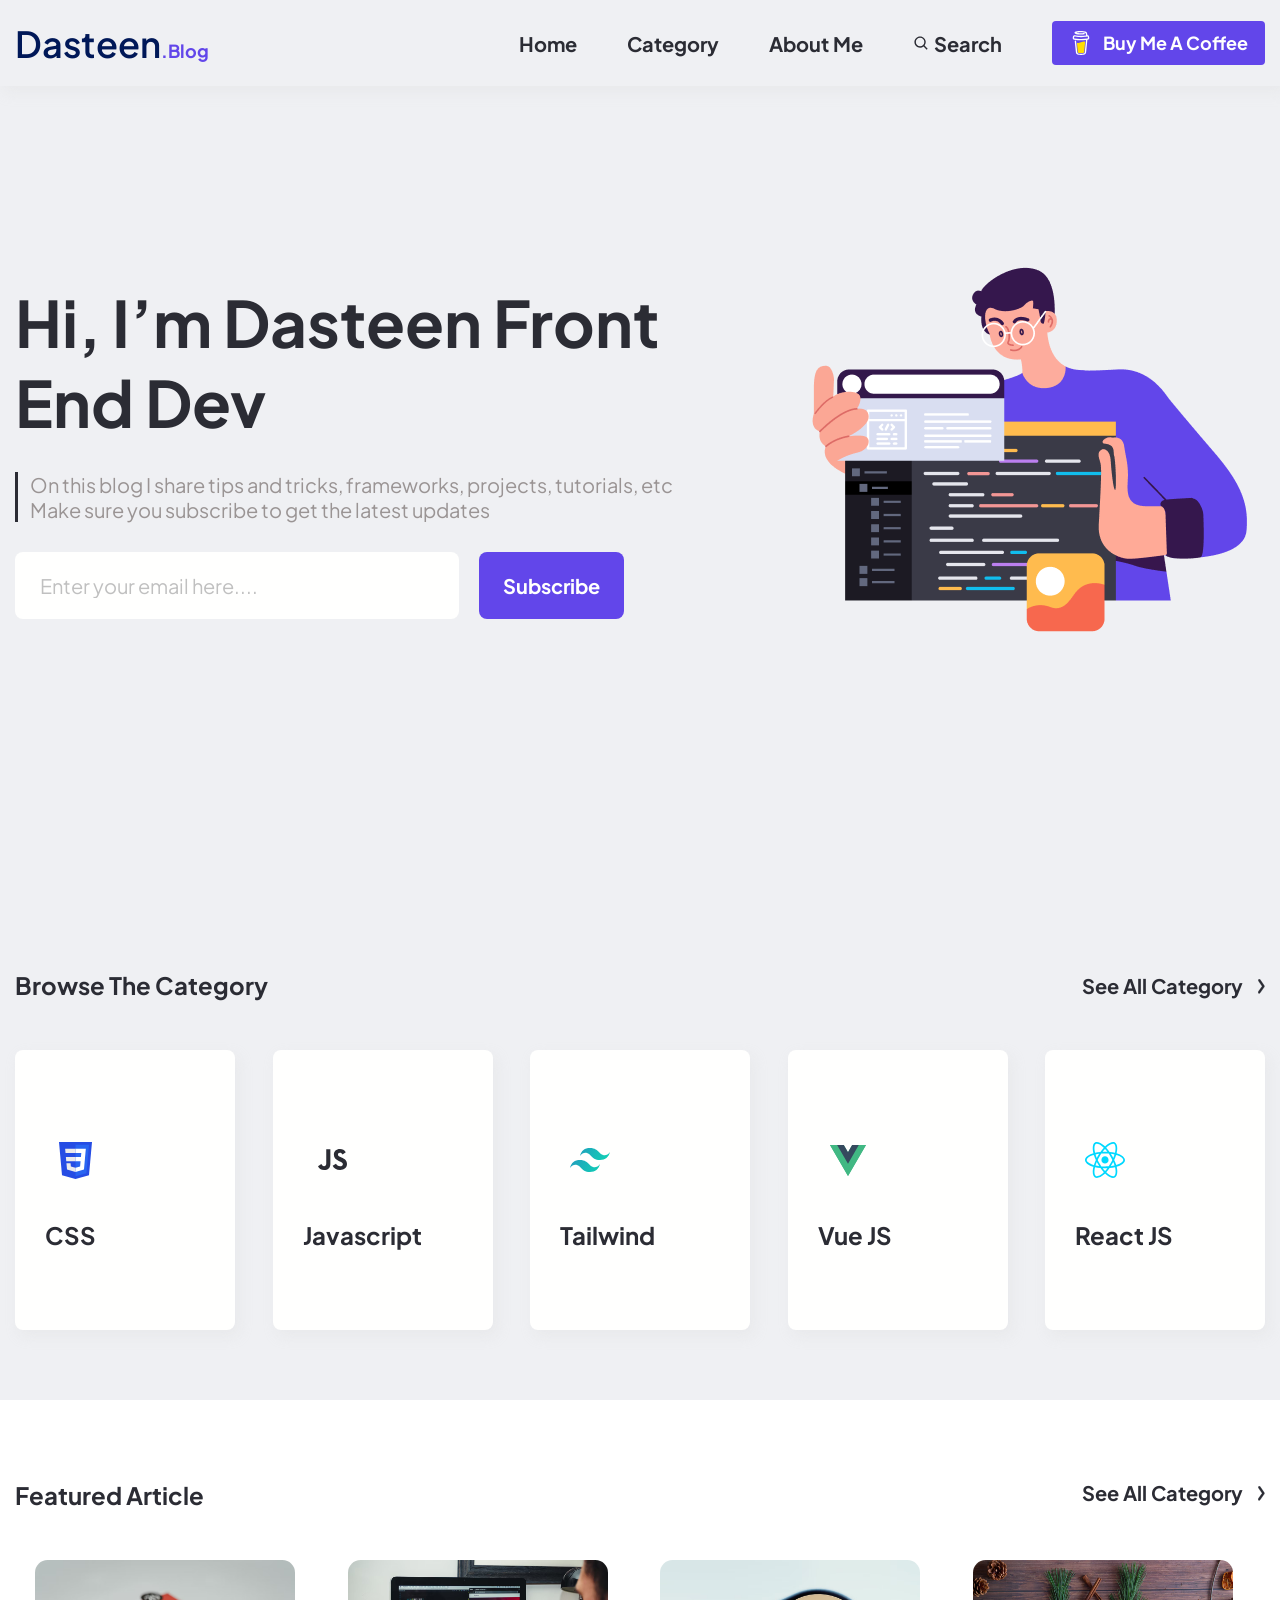
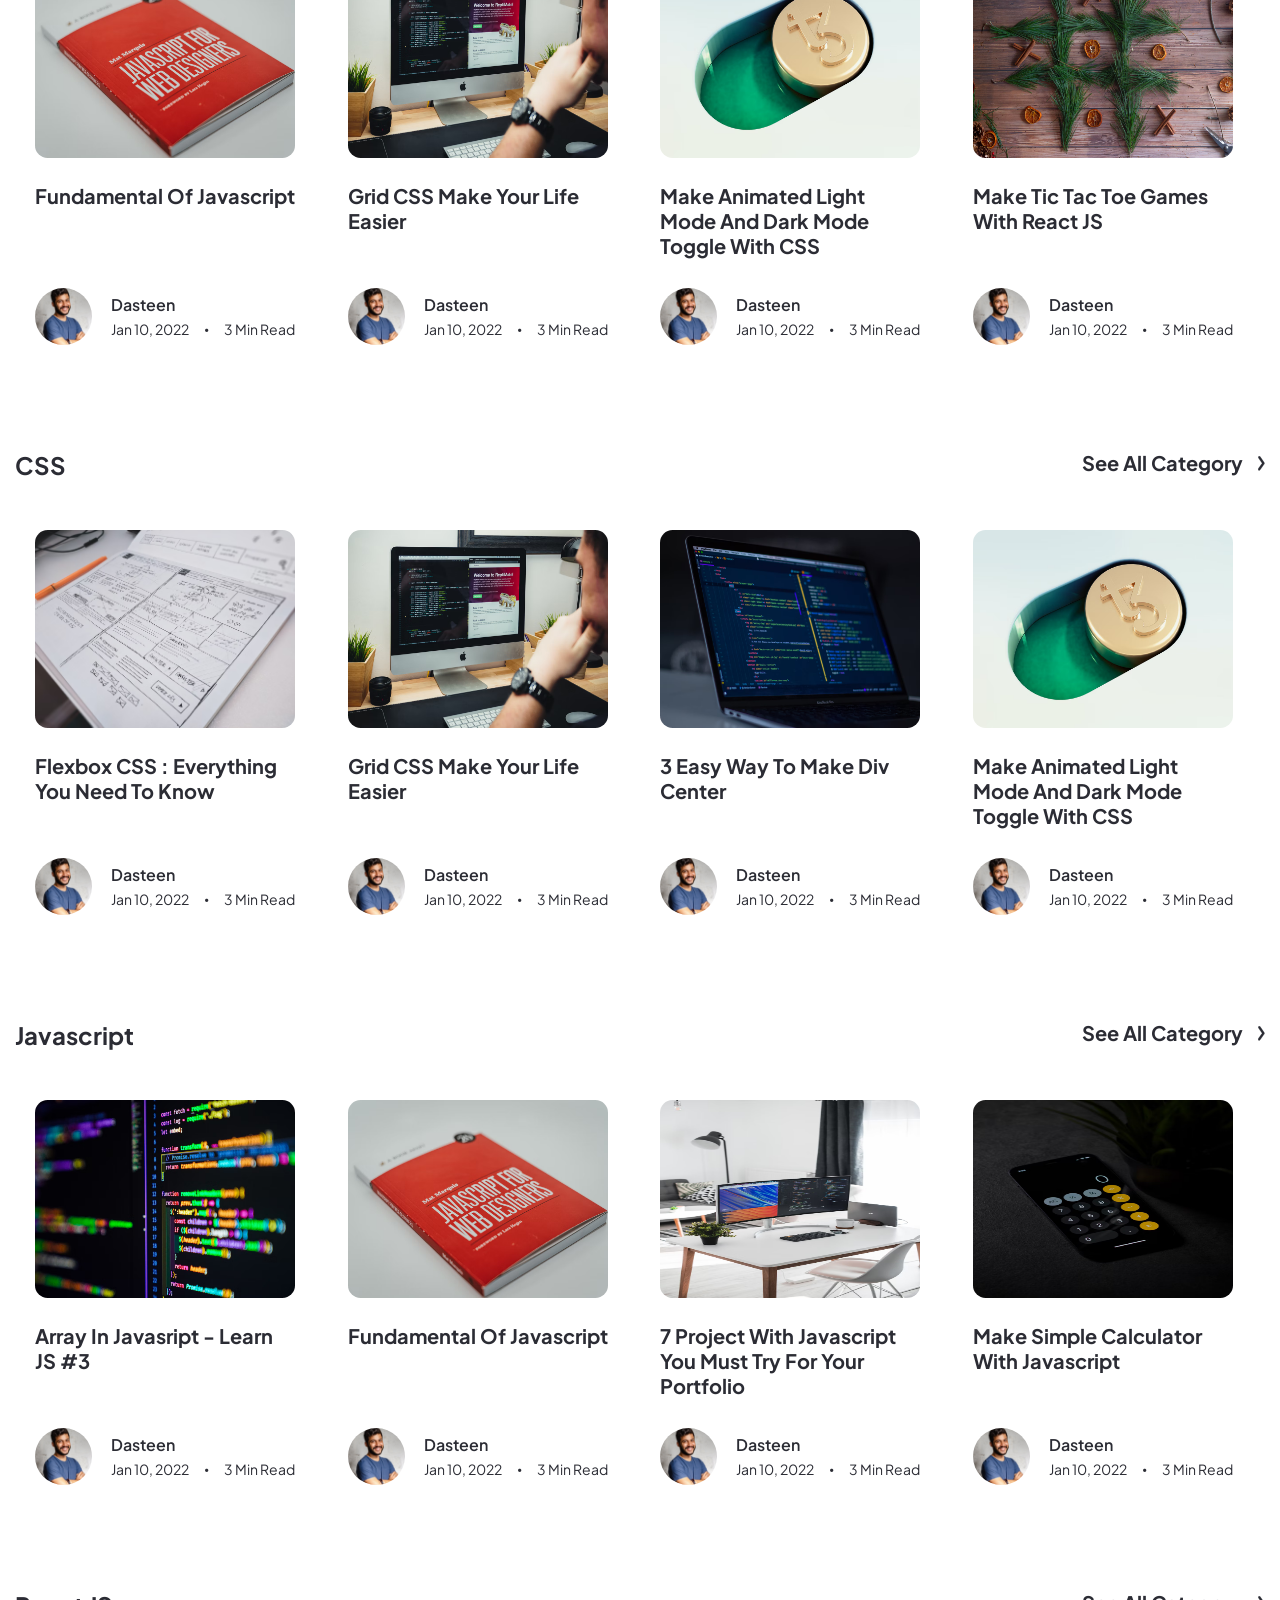
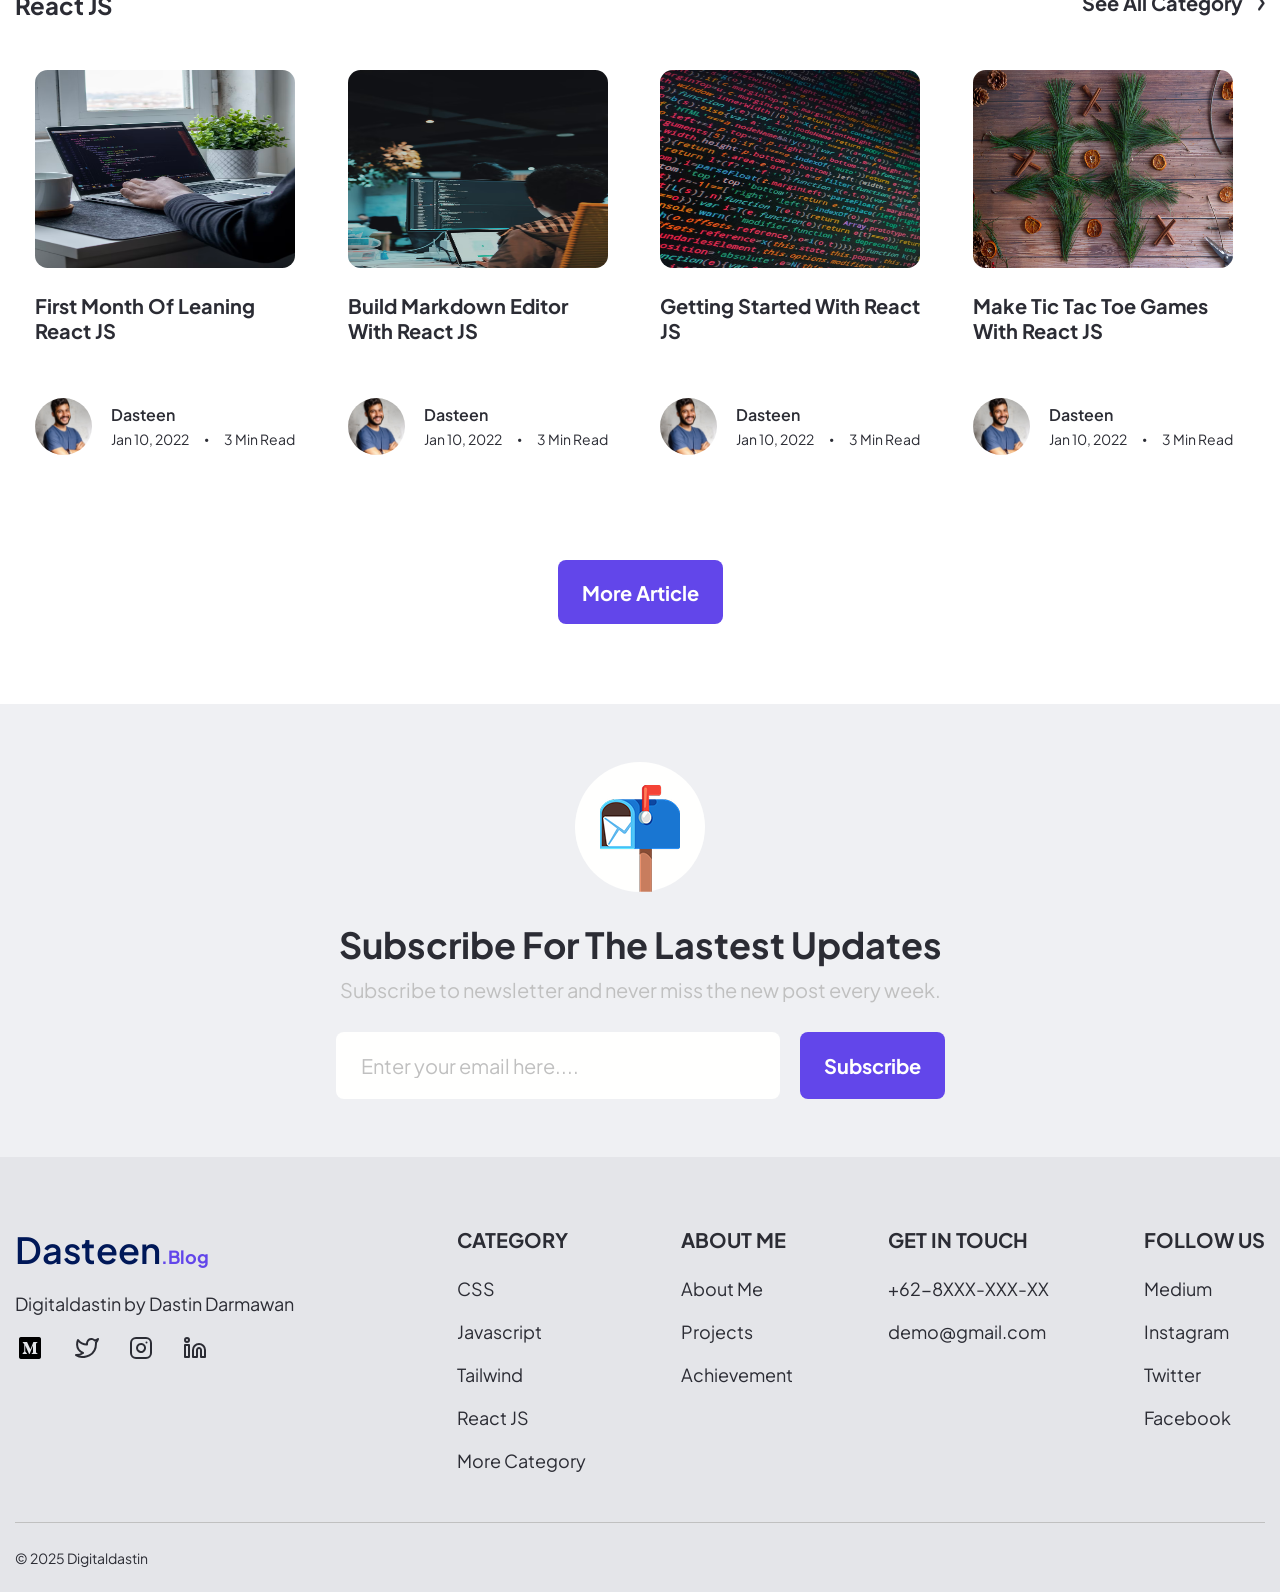
==== commit 22065ed5: "Fix project issues after testing # Conflicts: #	index.html" ====
--- a/index.html
+++ b/index.html
@@ -538,22 +538,30 @@
                     <h2>Dasteen<span>.Blog</span></h2>
                 </div>
                 <p>Digitaldastin by Dastin Darmawan</p>
-                <div class="social-links">
-                    <img src="../img/Medium-monogram.png" alt="Medium-monogram">
-                    <svg xmlns="http://www.w3.org/2000/svg" width="24" height="20" viewBox="0 0 24 20" fill="none">
-                        <path d="M23 1.01006C22.0424 1.68553 20.9821 2.20217 19.86 2.54006C19.2577 1.84757 18.4573 1.35675 17.567 1.13398C16.6767 0.911216 15.7395 0.967251 14.8821 1.29451C14.0247 1.62177 13.2884 2.20446 12.773 2.96377C12.2575 3.72309 11.9877 4.62239 12 5.54006V6.54006C10.2426 6.58562 8.50127 6.19587 6.93101 5.4055C5.36074 4.61513 4.01032 3.44869 3 2.01006C3 2.01006 -1 11.0101 8 15.0101C5.94053 16.408 3.48716 17.109 1 17.0101C10 22.0101 21 17.0101 21 5.51006C20.9991 5.23151 20.9723 4.95365 20.92 4.68006C21.9406 3.67355 22.6608 2.40277 23 1.01006V1.01006Z" stroke="#2B2C34" stroke-width="2" stroke-linecap="round" stroke-linejoin="round"/>
-                    </svg>
-                    <svg xmlns="http://www.w3.org/2000/svg" width="24" height="24" viewBox="0 0 24 24" fill="none">
-                        <path d="M17 2H7C4.23858 2 2 4.23858 2 7V17C2 19.7614 4.23858 22 7 22H17C19.7614 22 22 19.7614 22 17V7C22 4.23858 19.7614 2 17 2Z" stroke="#2B2C34" stroke-width="2" stroke-linecap="round" stroke-linejoin="round"/>
-                        <path d="M16 11.3701C16.1234 12.2023 15.9812 13.0523 15.5937 13.7991C15.2062 14.5459 14.5931 15.1515 13.8416 15.5297C13.0901 15.908 12.2384 16.0397 11.4077 15.906C10.5771 15.7723 9.80971 15.3801 9.21479 14.7852C8.61987 14.1903 8.22768 13.4229 8.09402 12.5923C7.96035 11.7616 8.09202 10.91 8.47028 10.1584C8.84854 9.40691 9.45414 8.7938 10.2009 8.4063C10.9477 8.0188 11.7977 7.87665 12.63 8.00006C13.4789 8.12594 14.2648 8.52152 14.8716 9.12836C15.4785 9.73521 15.8741 10.5211 16 11.3701Z" stroke="#2B2C34" stroke-width="2" stroke-linecap="round" stroke-linejoin="round"/>
-                        <path d="M17.5 6.5H17.51" stroke="#2B2C34" stroke-width="2" stroke-linecap="round" stroke-linejoin="round"/>
-                    </svg>
-                    <svg xmlns="http://www.w3.org/2000/svg" width="24" height="24" viewBox="0 0 24 24" fill="none">
-                        <path d="M16 8C17.5913 8 19.1174 8.63214 20.2426 9.75736C21.3679 10.8826 22 12.4087 22 14V21H18V14C18 13.4696 17.7893 12.9609 17.4142 12.5858C17.0391 12.2107 16.5304 12 16 12C15.4696 12 14.9609 12.2107 14.5858 12.5858C14.2107 12.9609 14 13.4696 14 14V21H10V14C10 12.4087 10.6321 10.8826 11.7574 9.75736C12.8826 8.63214 14.4087 8 16 8V8Z" stroke="#2B2C34" stroke-width="2" stroke-linecap="round" stroke-linejoin="round"/>
-                        <path d="M6 9H2V21H6V9Z" stroke="#2B2C34" stroke-width="2" stroke-linecap="round" stroke-linejoin="round"/>
-                        <path d="M4 6C5.10457 6 6 5.10457 6 4C6 2.89543 5.10457 2 4 2C2.89543 2 2 2.89543 2 4C2 5.10457 2.89543 6 4 6Z" stroke="#2B2C34" stroke-width="2" stroke-linecap="round" stroke-linejoin="round"/>
-                    </svg>
-                </div>
+                <nav class="social-links">
+                    <a href="#">
+                        <img src="img/Medium-monogram.png" alt="Medium-monogram">
+                    </a>
+                    <a href="#">
+                        <svg xmlns="http://www.w3.org/2000/svg" width="24" height="20" viewBox="0 0 24 20" fill="none">
+                            <path d="M23 1.01006C22.0424 1.68553 20.9821 2.20217 19.86 2.54006C19.2577 1.84757 18.4573 1.35675 17.567 1.13398C16.6767 0.911216 15.7395 0.967251 14.8821 1.29451C14.0247 1.62177 13.2884 2.20446 12.773 2.96377C12.2575 3.72309 11.9877 4.62239 12 5.54006V6.54006C10.2426 6.58562 8.50127 6.19587 6.93101 5.4055C5.36074 4.61513 4.01032 3.44869 3 2.01006C3 2.01006 -1 11.0101 8 15.0101C5.94053 16.408 3.48716 17.109 1 17.0101C10 22.0101 21 17.0101 21 5.51006C20.9991 5.23151 20.9723 4.95365 20.92 4.68006C21.9406 3.67355 22.6608 2.40277 23 1.01006V1.01006Z" stroke="#2B2C34" stroke-width="2" stroke-linecap="round" stroke-linejoin="round"/>
+                        </svg>
+                    </a>
+                    <a href="#">
+                        <svg xmlns="http://www.w3.org/2000/svg" width="24" height="24" viewBox="0 0 24 24" fill="none">
+                            <path d="M17 2H7C4.23858 2 2 4.23858 2 7V17C2 19.7614 4.23858 22 7 22H17C19.7614 22 22 19.7614 22 17V7C22 4.23858 19.7614 2 17 2Z" stroke="#2B2C34" stroke-width="2" stroke-linecap="round" stroke-linejoin="round"/>
+                            <path d="M16 11.3701C16.1234 12.2023 15.9812 13.0523 15.5937 13.7991C15.2062 14.5459 14.5931 15.1515 13.8416 15.5297C13.0901 15.908 12.2384 16.0397 11.4077 15.906C10.5771 15.7723 9.80971 15.3801 9.21479 14.7852C8.61987 14.1903 8.22768 13.4229 8.09402 12.5923C7.96035 11.7616 8.09202 10.91 8.47028 10.1584C8.84854 9.40691 9.45414 8.7938 10.2009 8.4063C10.9477 8.0188 11.7977 7.87665 12.63 8.00006C13.4789 8.12594 14.2648 8.52152 14.8716 9.12836C15.4785 9.73521 15.8741 10.5211 16 11.3701Z" stroke="#2B2C34" stroke-width="2" stroke-linecap="round" stroke-linejoin="round"/>
+                            <path d="M17.5 6.5H17.51" stroke="#2B2C34" stroke-width="2" stroke-linecap="round" stroke-linejoin="round"/>
+                        </svg>
+                    </a>
+                    <a href="#">
+                        <svg xmlns="http://www.w3.org/2000/svg" width="24" height="24" viewBox="0 0 24 24" fill="none">
+                            <path d="M16 8C17.5913 8 19.1174 8.63214 20.2426 9.75736C21.3679 10.8826 22 12.4087 22 14V21H18V14C18 13.4696 17.7893 12.9609 17.4142 12.5858C17.0391 12.2107 16.5304 12 16 12C15.4696 12 14.9609 12.2107 14.5858 12.5858C14.2107 12.9609 14 13.4696 14 14V21H10V14C10 12.4087 10.6321 10.8826 11.7574 9.75736C12.8826 8.63214 14.4087 8 16 8V8Z" stroke="#2B2C34" stroke-width="2" stroke-linecap="round" stroke-linejoin="round"/>
+                            <path d="M6 9H2V21H6V9Z" stroke="#2B2C34" stroke-width="2" stroke-linecap="round" stroke-linejoin="round"/>
+                            <path d="M4 6C5.10457 6 6 5.10457 6 4C6 2.89543 5.10457 2 4 2C2.89543 2 2 2.89543 2 4C2 5.10457 2.89543 6 4 6Z" stroke="#2B2C34" stroke-width="2" stroke-linecap="round" stroke-linejoin="round"/>
+                        </svg>
+                    </a>
+                </nav>
             </div>
             <div class="footer-link">
                 <div class="col">
--- a/style.css
+++ b/style.css
@@ -198,6 +198,7 @@
     font-weight: 700;
     line-height: normal;
     text-transform: capitalize;
+    transition: 0.5s;
 }
 .card{
     width: 60px;
@@ -211,6 +212,7 @@
 .flex-card:hover{
     background:  #6246EA;
     color:  #FFFFFE;
+    transition: 0.5s;
 }
 
 /************************************************/
@@ -276,6 +278,7 @@
     justify-content: center;
     align-items: center;
     flex-direction: column;
+    transition: 0.5s;
 }
 
 .article-post-card:hover{
@@ -283,6 +286,7 @@
     background: #FFFFFE;
     /* For White Background */
     box-shadow: 4px 6px 13px 0 rgba(215, 215, 215, 0.25);
+    transition: 0.5s;
 }
 
 .article-card{
